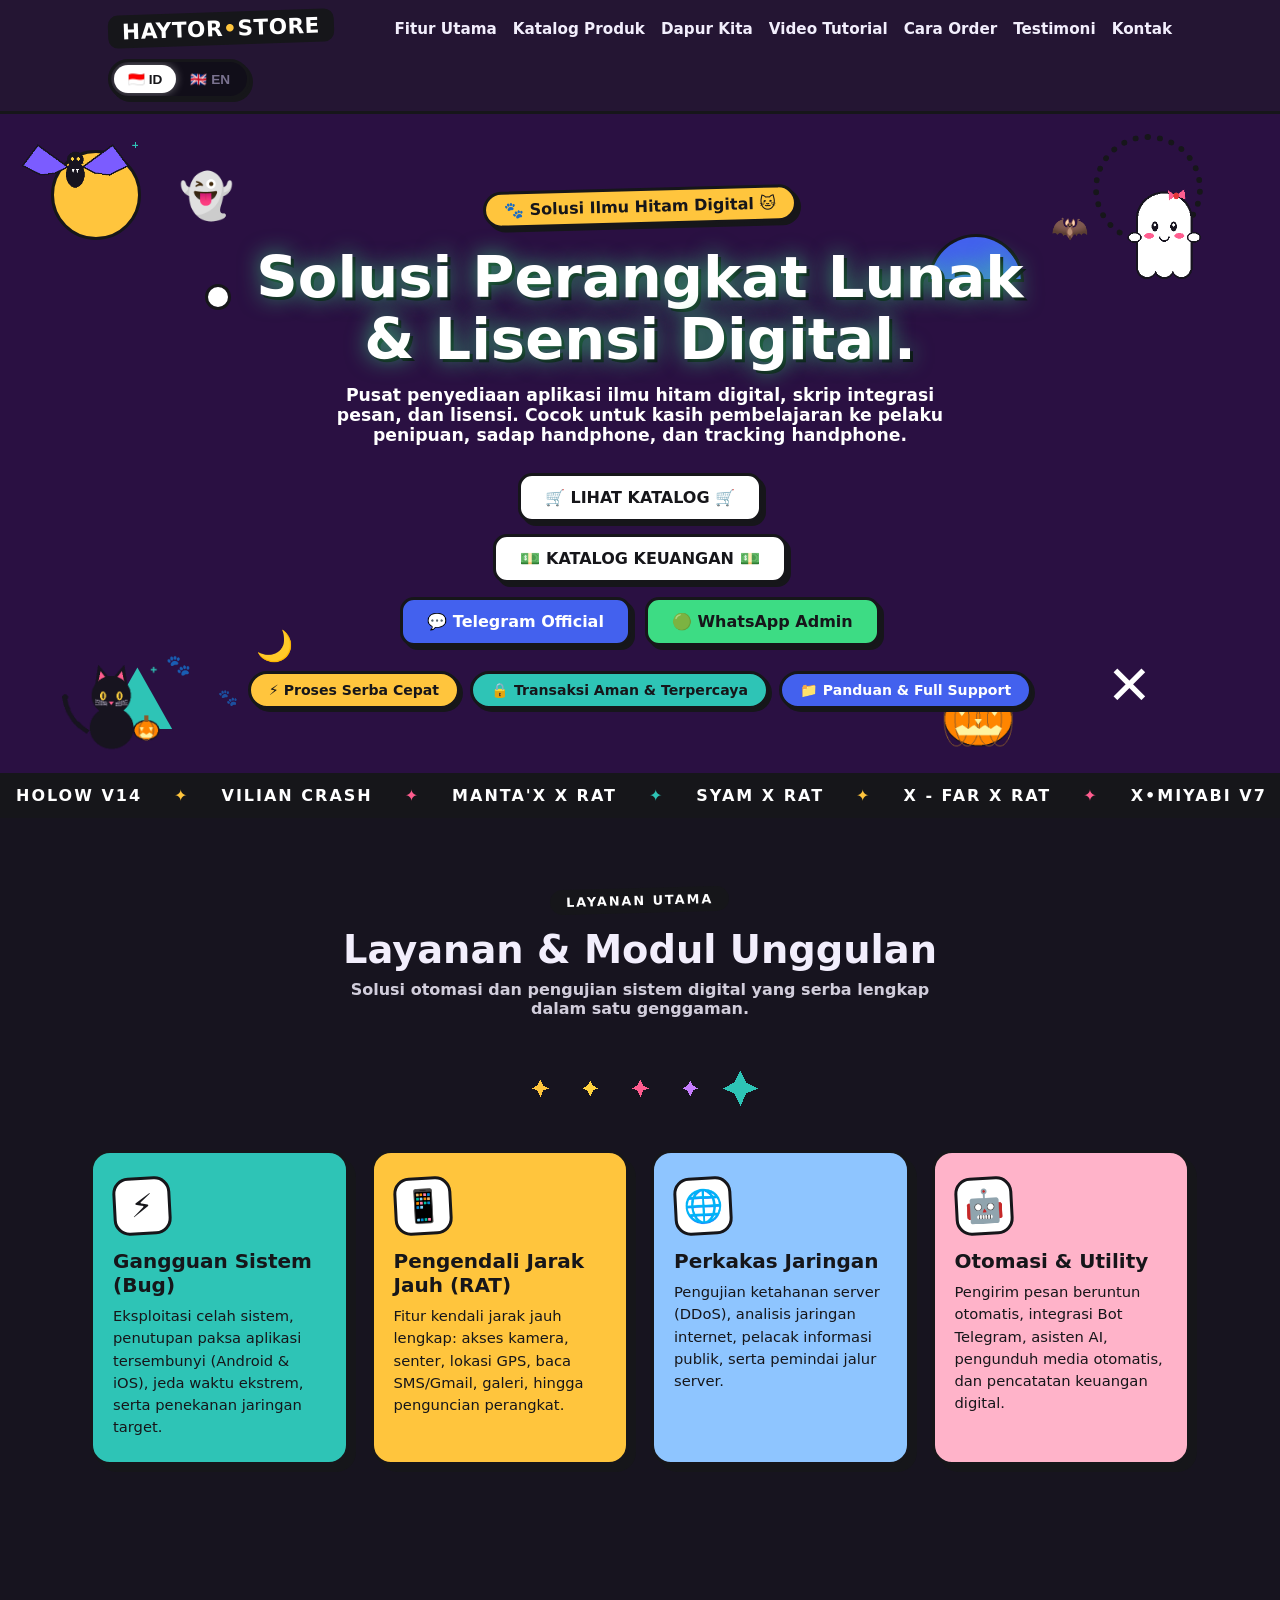
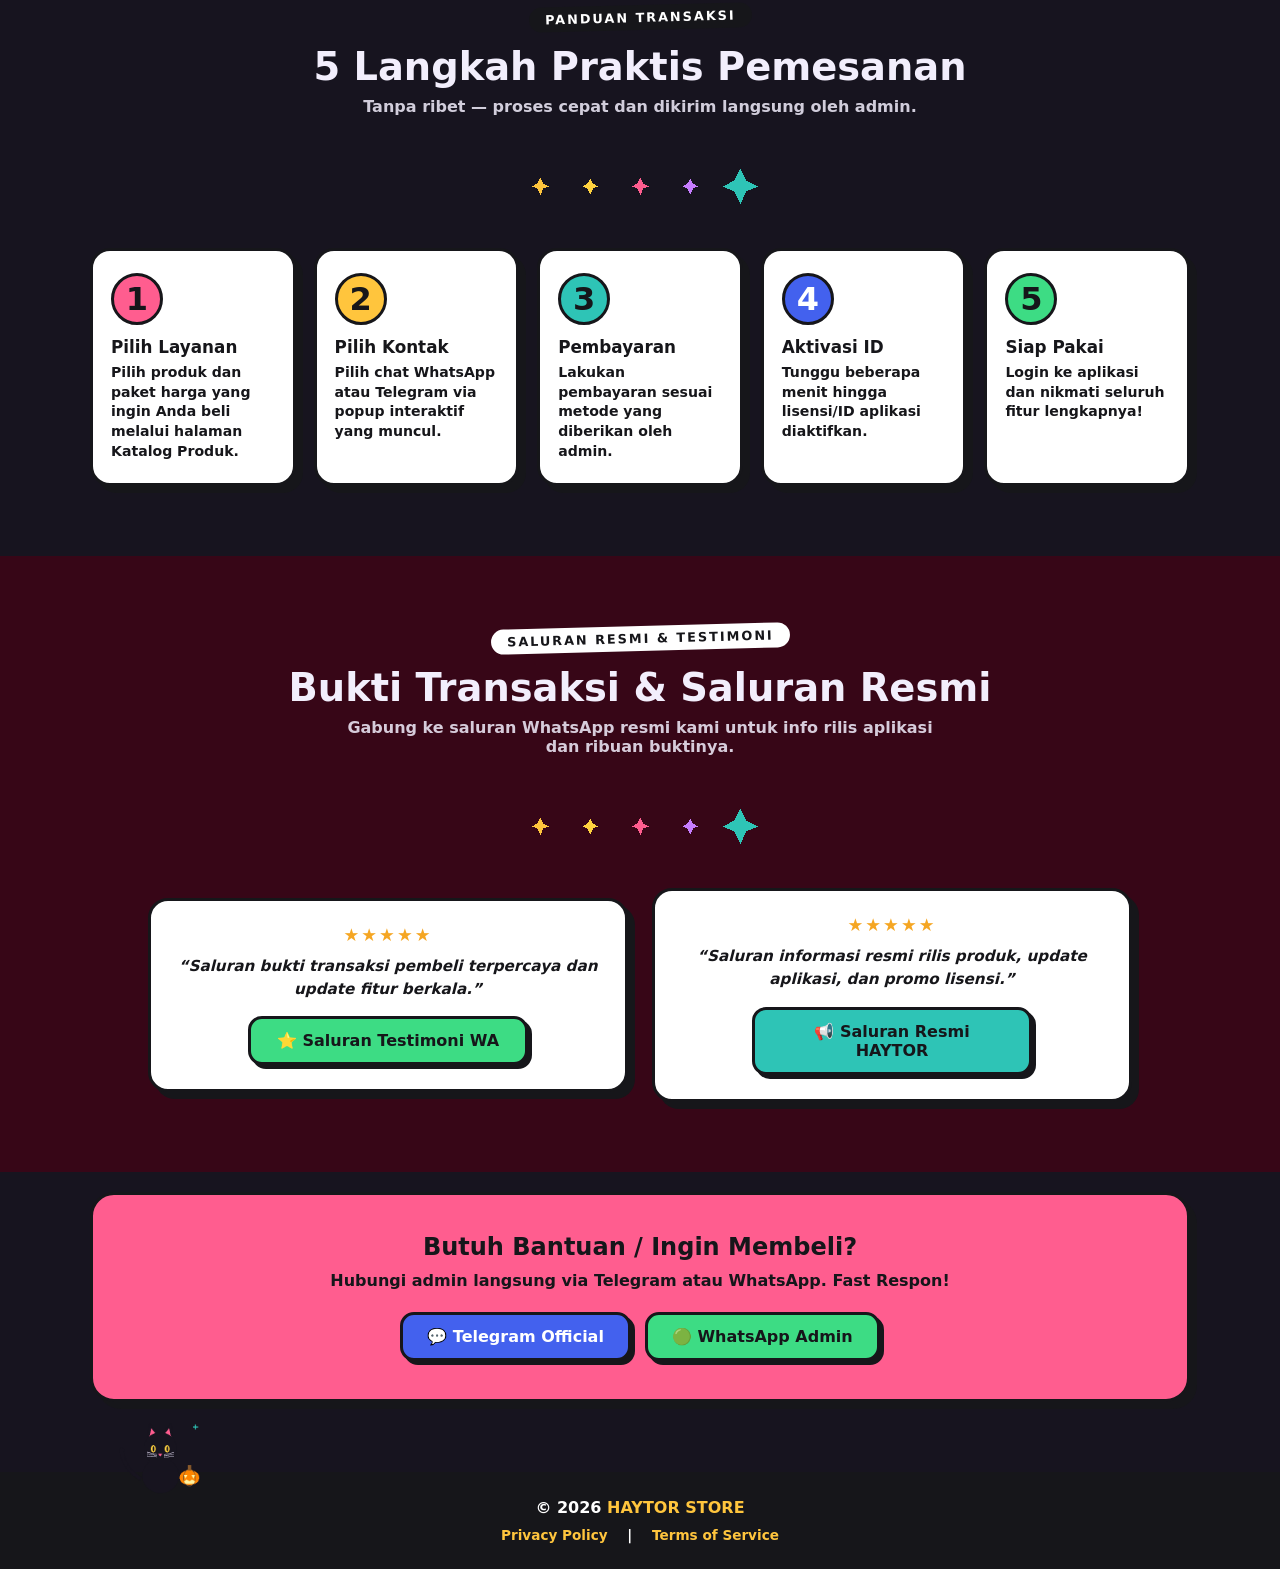
==== index.html @ 73cbd0df "Add files via upload" ====
<!DOCTYPE html>
<html lang="id">
<head>
<meta charset="UTF-8">
<meta name="viewport" content="width=device-width, initial-scale=1.0">

<!-- Primary Meta Tags -->
<title data-i18n="meta_title">HAYTOR STORE — Solusi Perangkat Lunak &amp; Lisensi Digital</title>
<meta name="title" content="HAYTOR STORE — Solusi Perangkat Lunak &amp; Lisensi Digital">
<meta name="description" content="Pusat penyediaan aplikasi, skrip integrasi pesan, dan lisensi digital terpercaya. Proses cepat, aman, dan full support.">

<!-- FAVICON -->
<link rel="icon" type="image/png" href="assets/favicon.png">
<link rel="stylesheet" href="css/style.css">

<!-- Google tag (gtag.js) - Google Analytics -->
<script async src="https://www.googletagmanager.com/gtag/js?id=G-4QDCD0KLJ8"></script>
<script>
  window.dataLayer = window.dataLayer || [];
  function gtag(){dataLayer.push(arguments);}
  gtag('js', new Date());

  gtag('config', 'G-4QDCD0KLJ8');
</script>

</head>
<body>

<header>
  <div class="nav">
    <div class="logo" onclick="window.location.href='/'">HAYTOR<span>•</span>STORE</div>
    <nav>
      <a href="/#layanan" data-i18n="nav_services">Fitur Utama</a>
      <a href="Katalog/" data-i18n="nav_packages">Katalog Produk</a>
      <a href="Dapur-Kita/" data-i18n="nav_dapur_kita">Dapur Kita</a>
      <a href="Tutorial/" data-i18n="nav_video">Video Tutorial</a>
      <a href="/#order" data-i18n="nav_order">Cara Order</a>
      <a href="/#testimoni" data-i18n="nav_testi">Testimoni</a>
      <a href="/#kontak" data-i18n="nav_contact">Kontak</a>
    </nav>
    <div class="lang-toggle">
      <button id="btn-id" class="active" onclick="setLang('id')">🇮🇩 ID</button>
      <button id="btn-en" onclick="setLang('en')">🇬🇧 EN</button>
    </div>
  </div>
</header>

<div class="hero">
  <img class="hero-gif bat-fly" src="assets/bat.gif" alt="">
  <img class="hero-gif anim-drift" src="assets/ghost.gif" alt="" style="width:104px;top:64px;right:5%">
  <div class="shape s-circle anim-float" style="width:90px;height:90px;background:var(--yellow);top:36px;left:4%"></div>
  <div class="shape s-ring anim-spin" style="width:110px;height:110px;top:20px;right:6%"></div>
  <div class="shape s-tri anim-drift" style="width:70px;height:62px;background:var(--teal);bottom:44px;left:8%"></div>
  <div class="shape s-cross anim-float" style="font-size:54px;color:#fff;bottom:60px;right:10%">✕</div>
  <div class="shape s-half anim-drift" style="width:96px;height:48px;background:var(--blue);top:120px;right:20%"></div>
  <div class="shape s-circle anim-spin" style="width:26px;height:26px;background:#fff;top:170px;left:16%"></div>
  <div class="shape anim-float" style="font-size:44px;top:56px;left:14%">👻</div>
  <div class="shape anim-drift" style="font-size:30px;top:96px;right:15%">🦇</div>
  <img class="hero-gif anim-float" src="assets/pumpkin.gif" alt="" style="width:92px;bottom:20px;right:20%">
  <div class="shape anim-drift" style="font-size:30px;bottom:110px;left:20%">🌙</div>
  <img class="hero-gif anim-float cat-hero" src="assets/cat.gif" alt="">
  <div class="shape anim-drift" style="font-size:20px;bottom:96px;left:13%;opacity:.85">🐾</div>
  <div class="shape anim-float" style="font-size:16px;bottom:66px;left:17%;opacity:.7">🐾</div>

  <div class="hero-inner">
    <span class="badge" style="background: var(--yellow); color: var(--ink);" data-i18n="hero_badge">🐾 Solusi Ilmu Hitam Digital 🐱</span>
    <h1 data-i18n="hero_title">Solusi Perangkat Lunak &amp; Lisensi Digital.</h1>
    <p data-i18n="hero_desc">Pusat penyediaan aplikasi ilmu hitam digital, skrip integrasi pesan, dan lisensi. Cocok untuk kasih pembelajaran ke pelaku penipuan, sadap handphone, dan tracking handphone.</p>
    
    <div class="hero-cta-pyramid">
      <div class="cta-row-top" style="flex-direction: column; gap: 12px; align-items: center;">
        <a class="btn btn-ghost btn-catalog-pyramid" href="Katalog/" data-i18n="cta_packages">🛒 LIHAT KATALOG 🛒</a>
        <a class="btn btn-ghost btn-catalog-pyramid" href="Dapur-Kita/" data-i18n="cta_finance">💵 KATALOG KEUANGAN 💵</a>
      </div>
      <div class="cta-row-bottom">
        <a class="btn btn-tg" href="https://t.me/cacihama" target="_blank" rel="noopener" data-i18n="cta_telegram">💬 Telegram Official</a>
        <a class="btn btn-wa" href="https://wa.me/6285770059860" target="_blank" rel="noopener" data-i18n="cta_wa">🟢 WhatsApp Admin</a>
      </div>
    </div>

    <div class="chips flex-center">
      <span class="chip chip-yellow" data-i18n="chip1">⚡ Proses Serba Cepat</span>
      <span class="chip chip-teal" data-i18n="chip2">🔒 Transaksi Aman &amp; Terpercaya</span>
      <span class="chip chip-blue" data-i18n="chip3">📁 Panduan &amp; Full Support</span>
    </div>
  </div>
</div>

<div class="marquee" aria-hidden="true"><div class="marquee-track" id="marquee-track">
  <span>HOLOW V14</span><span class="y">✦</span><span>VILIAN CRASH</span><span class="p">✦</span><span>MANTA'X X RAT</span><span class="t">✦</span><span>SYAM X RAT</span><span class="y">✦</span><span>X - FAR X RAT</span><span class="p">✦</span><span>X•MIYABI V7</span><span class="t">✦</span><span>OXVA BUG X RAT</span><span class="y">✦</span><span>RED BULL</span><span class="p">✦</span><span>NEXSUS</span><span class="t">✦</span><span>BUMBLE BIE</span><span class="y">✦</span><span>VIPER</span><span class="p">✦</span><span>DAPUR KITA KASIR UMKM</span><span class="t">✦</span>
</div></div>

<!-- SECTION LAYANAN / FITUR UTAMA -->
<section id="layanan">
  <div class="wrap">
    <span class="sec-head-badge" data-i18n="services_badge">LAYANAN UTAMA</span>
    <h2 class="sec-title" data-i18n="services_title">Layanan &amp; Modul Unggulan</h2>
    <p class="sec-sub" data-i18n="services_sub">Solusi otomasi dan pengujian sistem digital yang serba lengkap dalam satu genggaman.</p>
    <img class="divider" src="assets/sparkle.gif" alt="">
    <div class="grid">
      <div class="card c-teal">
        <div class="ico">⚡</div>
        <h3 data-i18n="svc1_title">Gangguan Sistem (Bug)</h3>
        <p data-i18n="svc1_desc">Eksploitasi celah sistem, penutupan paksa aplikasi tersembunyi (Android &amp; iOS), jeda waktu ekstrem, serta penekanan jaringan target.</p>
      </div>
      <div class="card c-yellow">
        <div class="ico">📱</div>
        <h3 data-i18n="svc2_title">Pengendali Jarak Jauh (RAT)</h3>
        <p data-i18n="svc2_desc">Fitur kendali jarak jauh lengkap: akses kamera, senter, lokasi GPS, baca SMS/Gmail, galeri, hingga penguncian perangkat.</p>
      </div>
      <div class="card c-blue">
        <div class="ico">🌐</div>
        <h3 data-i18n="svc3_title">Perkakas Jaringan</h3>
        <p data-i18n="svc3_desc">Pengujian ketahanan server (DDoS), analisis jaringan internet, pelacak informasi publik, serta pemindai jalur server.</p>
      </div>
      <div class="card c-pink">
        <div class="ico">🤖</div>
        <h3 data-i18n="svc4_title">Otomasi &amp; Utility</h3>
        <p data-i18n="svc4_desc">Pengirim pesan beruntun otomatis, integrasi Bot Telegram, asisten AI, pengunduh media otomatis, dan pencatatan keuangan digital.</p>
      </div>
    </div>
  </div>
</section>

<!-- SECTION CARA ORDER -->
<section id="order">
  <div class="wrap">
    <span class="sec-head-badge" data-i18n="order_badge">PANDUAN TRANSAKSI</span>
    <h2 class="sec-title" data-i18n="order_title">5 Langkah Praktis Pemesanan</h2>
    <p class="sec-sub" data-i18n="order_sub">Tanpa ribet — proses cepat dan dikirim langsung oleh admin.</p>
    <img class="divider" src="assets/sparkle.gif" alt="">
    <div class="steps">
      <div class="step">
        <div class="num" style="background:var(--pink)">1</div>
        <h3 data-i18n="step1_title">Pilih Layanan</h3>
        <p data-i18n="step1_desc">Pilih produk dan paket harga yang ingin Anda beli melalui halaman Katalog Produk.</p>
      </div>
      <div class="step">
        <div class="num" style="background:var(--yellow)">2</div>
        <h3 data-i18n="step2_title">Pilih Kontak</h3>
        <p data-i18n="step2_desc">Pilih chat WhatsApp atau Telegram via popup interaktif yang muncul.</p>
      </div>
      <div class="step">
        <div class="num" style="background:var(--teal)">3</div>
        <h3 data-i18n="step3_title">Pembayaran</h3>
        <p data-i18n="step3_desc">Lakukan pembayaran sesuai metode yang diberikan oleh admin.</p>
      </div>
      <div class="step">
        <div class="num" style="background:var(--blue); color:#fff">4</div>
        <h3 data-i18n="step4_title">Aktivasi ID</h3>
        <p data-i18n="step4_desc">Tunggu beberapa menit hingga lisensi/ID aplikasi diaktifkan.</p>
      </div>
      <div class="step">
        <div class="num" style="background:var(--green)">5</div>
        <h3 data-i18n="step5_title">Siap Pakai</h3>
        <p data-i18n="step5_desc">Login ke aplikasi dan nikmati seluruh fitur lengkapnya!</p>
      </div>
    </div>
  </div>
</section>

<!-- SECTION TESTIMONI & SALURAN RESMI -->
<section id="testimoni">
  <div class="wrap">
    <span class="sec-head-badge" style="background:#fff;color:var(--ink)" data-i18n="testi_badge">SALURAN RESMI &amp; TESTIMONI</span>
    <h2 class="sec-title" data-i18n="testi_title">Bukti Transaksi &amp; Saluran Resmi</h2>
    <p class="sec-sub" data-i18n="testi_sub">Gabung ke saluran WhatsApp resmi kami untuk info rilis aplikasi dan ribuan buktinya.</p>
    <img class="divider" src="assets/sparkle.gif" alt="">
    
    <div class="grid grid-center">
      <div class="card testi card-center">
        <div class="stars">★★★★★</div>
        <p data-i18n="testi1_quote">“Saluran bukti transaksi pembeli terpercaya dan update fitur berkala.”</p>
        <a class="btn btn-wa center-btn" href="https://whatsapp.com/channel/0029Vb8GPz5GehEIelnEsg3b" target="_blank" rel="noopener" data-i18n="btn_testi1">⭐ Saluran Testimoni WA</a>
      </div>
      <div class="card testi card-center">
        <div class="stars">★★★★★</div>
        <p data-i18n="testi2_quote">“Saluran informasi resmi rilis produk, update aplikasi, dan promo lisensi.”</p>
        <a class="btn btn-wa center-btn" style="background:var(--teal)" href="https://whatsapp.com/channel/0029VbCRTkuJ93wXdEgvm71g" target="_blank" rel="noopener" data-i18n="btn_testi2">📢 Saluran Resmi HAYTOR</a>
      </div>
    </div>
  </div>
</section>

<!-- SECTION KONTAK -->
<section id="kontak" style="padding-top:20px">
  <div class="wrap">
    <div class="big-cta" style="background:var(--pink);position:relative">
      <h3 data-i18n="contact_title">Butuh Bantuan / Ingin Membeli?</h3>
      <p data-i18n="contact_desc">Hubungi admin langsung via Telegram atau WhatsApp. Fast Respon!</p>
      <div class="cta-row">
        <a class="btn btn-tg" href="https://t.me/cacihama" target="_blank" rel="noopener" data-i18n="cta_telegram">💬 Telegram Official</a>
        <a class="btn btn-wa" href="https://wa.me/6285770059860" target="_blank" rel="noopener" data-i18n="cta_wa">🟢 WhatsApp Admin</a>
      </div>
    </div>
  </div>
</section>

<footer>
  <div class="footer-wrap">
    <img class="cat-footer" src="assets/cat.gif" alt="Cat Mascot">
    <p>© 2026 <span class="fname">HAYTOR STORE</span></p>
    <p style="margin-top: 10px; font-size: 0.85rem;">
      <a href="/Privacy/" style="color: var(--yellow); text-decoration: none; margin-right: 15px;" data-i18n="footer_privacy">Privacy Policy</a> | 
      <a href="/Terms/" style="color: var(--yellow); text-decoration: none; margin-left: 15px;" data-i18n="footer_terms">Terms of Service</a>
    </p>
  </div>
</footer>

<script src="js/main.js"></script>
</body>
</html>
---- css/style.css ----
:root{
  --ink:#16161a; 
  --paper:#17141f;
  --pink:#ff5d8f; 
  --yellow:#ffc53d; 
  --teal:#2ec4b6; 
  --blue:#4361ee; 
  --purple:#7b5cff; 
  --green:#3ddc84;
  --border:3px solid var(--ink); 
  --shadow:7px 7px 0 var(--ink);
}

*{margin:0;padding:0;box-sizing:border-box}
html{scroll-behavior:smooth}
body{font-family:'Segoe UI',system-ui,-apple-system,sans-serif;background:var(--paper);color:#f2eefc;overflow-x:hidden}
::selection{background:var(--yellow)}

.shape{position:absolute;pointer-events:none;z-index:0}
.s-circle{border-radius:50%;border:var(--border)}
.s-half{border-radius:999px 999px 0 0;border:var(--border)}
.s-tri{clip-path:polygon(50% 0,100% 100%,0 100%)}
.s-cross{font-weight:900;line-height:1}
.s-ring{border-radius:50%;border:6px dotted var(--ink);background:transparent!important}

@keyframes floaty{0%,100%{transform:translateY(0) rotate(0deg)}50%{transform:translateY(-18px) rotate(8deg)}}
@keyframes spinSlow{from{transform:rotate(0deg)}to{transform:rotate(360deg)}}
@keyframes drift{0%{transform:translate(0,0)}50%{transform:translate(14px,-10px)}100%{transform:translate(0,0)}}

.anim-float{animation:floaty 5s ease-in-out infinite}
.anim-spin{animation:spinSlow 14s linear infinite}
.anim-drift{animation:drift 7s ease-in-out infinite}

header{position:sticky;top:0;z-index:50;background:#241533;border-bottom:var(--border)}
.nav{max-width:1100px;margin:0 auto;display:flex;align-items:center;gap:14px;padding:12px 18px;flex-wrap:wrap}
.logo{font-weight:900;font-size:1.35rem;letter-spacing:.5px;background:var(--ink);color:#fff;padding:4px 14px;border-radius:10px;transform:rotate(-2deg);cursor:pointer;user-select:none;}
.logo span{color:var(--yellow)}
.nav nav{display:flex;gap:16px;margin-left:auto;flex-wrap:wrap}
.nav nav a{color:#f2eefc;text-decoration:none;font-weight:700;font-size:.95rem}
.nav nav a:hover{text-decoration:underline wavy var(--pink) 2px;text-underline-offset:4px}

/* KOTAK TOMBOL BAHASA (LANG TOGGLE) */
.lang-toggle {
  display: flex;
  border: var(--border);
  border-radius: 999px;
  overflow: hidden;
  background: #110e19;
  box-shadow: 3px 3px 0 var(--ink);
  padding: 3px;
  align-items: center;
}

.lang-toggle button {
  border: 0;
  background: transparent;
  padding: 6px 14px;
  font-weight: 900;
  cursor: pointer;
  font-size: 0.85rem;
  color: #7a728f; /* Gelap / pudar saat tidak aktif */
  transition: all 0.2s ease-in-out;
  border-radius: 999px;
  display: inline-flex;
  align-items: center;
  gap: 6px;
}

.lang-toggle button.active {
  background: #fff; /* Menyala putih terang saat aktif */
  color: #16161a;   /* Teks gelap kontras */
  box-shadow: 0 0 10px rgba(255, 255, 255, 0.4);
}

.flag-icon {
  width: 18px;
  height: 13px;
  object-fit: cover;
  border-radius: 2px;
  border: 1px solid rgba(0,0,0,0.2);
  display: inline-block;
}

.hero{position:relative;background:#2a1042;border-bottom:var(--border);overflow:hidden;color:#fff}
.hero-inner{position:relative;z-index:2;max-width:1100px;margin:0 auto;padding:74px 18px 64px;text-align:center}
.badge{display:inline-block;border:var(--border);border-radius:999px;padding:6px 18px;font-weight:900;box-shadow:4px 4px 0 var(--ink);transform:rotate(-1.5deg)}
.hero h1{font-size:clamp(2rem,6vw,3.6rem);font-weight:900;line-height:1.08;margin:22px auto 14px;max-width:820px;text-shadow:0 0 22px rgba(61,220,132,.75),3px 3px 0 #0b0b10}
.hero p{font-size:1.08rem;max-width:640px;margin:0 auto 28px;font-weight:600}

.hero-cta-pyramid {
  display: flex;
  flex-direction: column;
  align-items: center;
  gap: 14px;
  margin-bottom: 25px;
}

.cta-row-top {
  display: flex;
  justify-content: center;
  width: 100%;
}

.cta-row-bottom {
  display: flex;
  justify-content: center;
  gap: 14px;
  flex-wrap: wrap;
  width: 100%;
}

.btn-catalog-pyramid {
  display: inline-block;
  text-align: center;
}

.cta-row{display:flex;gap:14px;justify-content:center;flex-wrap:wrap}
.btn{display:inline-block;border:var(--border);border-radius:14px;padding:12px 24px;font-weight:900;text-decoration:none;color:var(--ink);box-shadow:4px 4px 0 var(--ink);transition:transform .12s,box-shadow .12s;cursor:pointer;}
.btn:hover{transform:translate(2px,2px);box-shadow:2px 2px 0 var(--ink)}
.btn-tg{background:var(--blue);color:#fff}
.btn-wa{background:var(--green);color:var(--ink)}
.btn-ghost{background:#fff;color:var(--ink)}

.flex-center{display:flex;justify-content:center;align-items:center;gap:10px;flex-wrap:wrap;margin-top:25px;}
.chip{border:var(--border);padding:8px 18px;border-radius:999px;font-weight:900;box-shadow:3px 3px 0 var(--ink);font-size:0.88rem;}
.chip-yellow{background:var(--yellow);color:var(--ink);}
.chip-teal{background:var(--teal);color:var(--ink);}
.chip-blue{background:var(--blue);color:#fff;}

.marquee{background:var(--ink);color:#fff;overflow:hidden;border-bottom:var(--border);white-space:nowrap}
.marquee-track{display:inline-block;padding:10px 0;font-weight:900;letter-spacing:2px;animation:marq 22s linear infinite}
@keyframes marq{from{transform:translateX(0)}to{transform:translateX(-50%)}}
.marquee-track span{margin:0 16px}
.marquee-track .y{color:var(--yellow)} .marquee-track .p{color:var(--pink)} .marquee-track .t{color:var(--teal)}

section{position:relative;padding:70px 18px;overflow:hidden}
.wrap{position:relative;z-index:2;max-width:1100px;margin:0 auto}
.sec-title{font-size:clamp(1.6rem,4vw,2.4rem);font-weight:900;text-align:center;margin-bottom:8px}
.sec-sub{text-align:center;font-weight:600;opacity:.85;max-width:620px;margin:0 auto 38px}
.sec-head-badge{display:block;width:max-content;margin:0 auto 14px;background:var(--ink);color:#fff;font-weight:800;font-size:.8rem;letter-spacing:2px;padding:5px 16px;border-radius:999px;transform:rotate(-1.5deg)}

.grid{display:grid;grid-template-columns:repeat(auto-fit,minmax(230px,1fr));gap:22px}
.catalog-grid{grid-template-columns:repeat(auto-fit,minmax(310px,1fr));}

.card{border:var(--border);border-radius:20px;padding:24px 20px;box-shadow:var(--shadow);position:relative;color:var(--ink);transition:transform .15s;background:#fff;}
.card:hover{transform:rotate(-1deg) scale(1.01)}
.card .ico{font-size:2rem;background:#fff;border:var(--border);width:58px;height:58px;border-radius:16px;display:flex;align-items:center;justify-content:center;margin-bottom:14px;transform:rotate(-3deg)}
.card h3{font-size:1.25rem;font-weight:900;margin-bottom:8px}
.card p{font-size:.92rem;line-height:1.5;font-weight:500}
.c-teal{background:var(--teal)} .c-yellow{background:var(--yellow)} .c-blue{background:#8ec5ff} .c-pink{background:#ffb3c9}

#paket,#dapur-kita{background:var(--purple)}
#paket .sec-title,#paket .sec-sub,#dapur-kita .sec-title,#dapur-kita .sec-sub{color:#fff}
.price-card{background:#fff;text-align:left;display:flex;flex-direction:column;justify-content:space-between;}
.price-card.popular{background:var(--yellow);transform:scale(1.02)}
.pop-tag{position:absolute;top:-16px;right:16px;background:var(--pink);color:#fff;border:var(--border);border-radius:999px;padding:3px 14px;font-weight:900;font-size:.8rem;transform:rotate(3deg)}
.price-badge-tag{display:inline-block;background:var(--pink);color:#fff;font-size:0.75rem;font-weight:800;padding:4px 10px;border-radius:8px;border:2px solid var(--ink);margin-bottom:10px;}

.prod-desc{font-size:0.88rem;color:#16161a;margin-bottom:14px;font-weight:600;}

.package-list{display:flex;flex-direction:column;gap:8px;margin-bottom:14px;}
.pkg-btn{display:flex;justify-content:space-between;align-items:center;background:#17141f;color:#fff;padding:8px 12px;border-radius:12px;border:2px solid var(--ink);text-decoration:none;font-size:0.85rem;font-weight:700;transition:all 0.15s ease-in-out;}
.pkg-btn:hover{background:var(--pink);color:#fff;transform:translateX(4px);box-shadow:3px 3px 0 var(--ink);}
.price-highlight{color:var(--yellow);font-weight:900;}
.pkg-btn:hover .price-highlight{color:#fff;}

.detail-box{background:#0b0716;color:#f2eefc;padding:10px;border-radius:12px;border:2px solid var(--ink);font-size:0.8rem;margin-bottom:14px;}
.detail-box summary{cursor:pointer;font-weight:800;color:var(--yellow);}
.detail-content{margin-top:8px;line-height:1.4;opacity:0.9;}
.detail-content p{margin-bottom:6px;}

.full-btn{width:100%;text-align:center;margin-top:auto;}

.video-grid{grid-template-columns:repeat(auto-fit,minmax(300px,1fr));}
.video-card{background:#17141f;border:var(--border);border-radius:20px;padding:16px;color:#fff;}
.vid-title{font-weight:900;font-size:0.95rem;margin-bottom:10px;color:var(--yellow);}
.vid-box{width:100%;height:180px;object-fit:cover;border-radius:12px;border:2px solid var(--ink);background:#000;}

.steps{display:grid;grid-template-columns:repeat(auto-fit,minmax(200px,1fr));gap:18px}
.step{background:#fff;border:var(--border);border-radius:20px;padding:22px 18px;box-shadow:var(--shadow); color: var(--ink);}
.step .num{font-size:2rem;font-weight:900;width:52px;height:52px;border-radius:50%;border:var(--border);display:flex;align-items:center;justify-content:center;margin-bottom:12px}
.step h3{font-weight:900;margin-bottom:6px;font-size:1.05rem;}
.step p{font-weight:600;line-height:1.4;font-size:.88rem}

#testimoni{background:#370617}
.grid-center{display:flex;justify-content:center;align-items:center;gap:24px;flex-wrap:wrap;}
.card-center{max-width:480px;width:100%;text-align:center;display:flex;flex-direction:column;align-items:center;}
.testi{background:#fff}
.testi .stars{color:#f5a623;font-size:1.1rem;letter-spacing:2px;margin-bottom:10px}
.testi p{font-style:italic;font-weight:600;font-size:0.95rem;}
.center-btn{margin-top:16px;width:100%;max-width:280px;text-align:center;}

.big-cta{background:var(--yellow);border:var(--border);border-radius:24px;box-shadow:var(--shadow);padding:38px 28px;text-align:center; color: var(--ink);}
.big-cta h3{font-size:1.5rem;font-weight:900;margin-bottom:10px}
.big-cta p{font-weight:600;margin-bottom:22px}

footer{background:var(--ink);color:#fff;text-align:center;padding:26px 18px;font-weight:600;position:relative;z-index:10;}
.footer-wrap{max-width:1100px;margin:0 auto;position:relative;}
.cat-footer{position:absolute;top:-85px;left:20px;width:100px;z-index:20;pointer-events:none;}
footer .fname{font-weight:900;color:var(--yellow)}

img.divider{display:block;margin:0 auto 30px;width:min(300px,70%);height:auto}
.hero-gif{position:absolute;z-index:1;pointer-events:none}
.cat-hero{width:120px;bottom:10px;left:4%;z-index:5!important;}
.card-cat{position:absolute;top:-46px;left:8px;width:76px;z-index:3;pointer-events:none}

@keyframes flyX{0%{transform:translateX(-22vw) translateY(0)}25%{transform:translateX(20vw) translateY(14px)}50%{transform:translateX(55vw) translateY(-8px)}75%{transform:translateX(85vw) translateY(12px)}100%{transform:translateX(115vw) translateY(0)}}
.bat-fly{animation:flyX 17s linear infinite;top:14px;left:0;width:150px}

.modal-overlay{position:fixed;top:0;left:0;width:100%;height:100%;background:rgba(11,7,22,0.8);z-index:100;display:flex;align-items:center;justify-content:center;padding:16px;}
.modal-card{background:#fff;color:var(--ink);border:var(--border);border-radius:20px;padding:30px 24px;max-width:400px;width:100%;box-shadow:10px 10px 0 var(--ink);position:relative;text-align:center;animation:modalPop .2s ease-in-out;}
@keyframes modalPop{0%{transform:scale(0.8);opacity:0}100%{transform:scale(1);opacity:1}}
.modal-close{position:absolute;top:10px;right:14px;background:none;border:none;font-size:1.8rem;font-weight:900;cursor:pointer;color:var(--ink);}
.modal-icon{font-size:2.5rem;margin-bottom:10px;}
.modal-card h3{font-size:1.4rem;font-weight:900;margin-bottom:8px;}
.modal-btn-row{display:flex;gap:12px;margin-top:20px;}
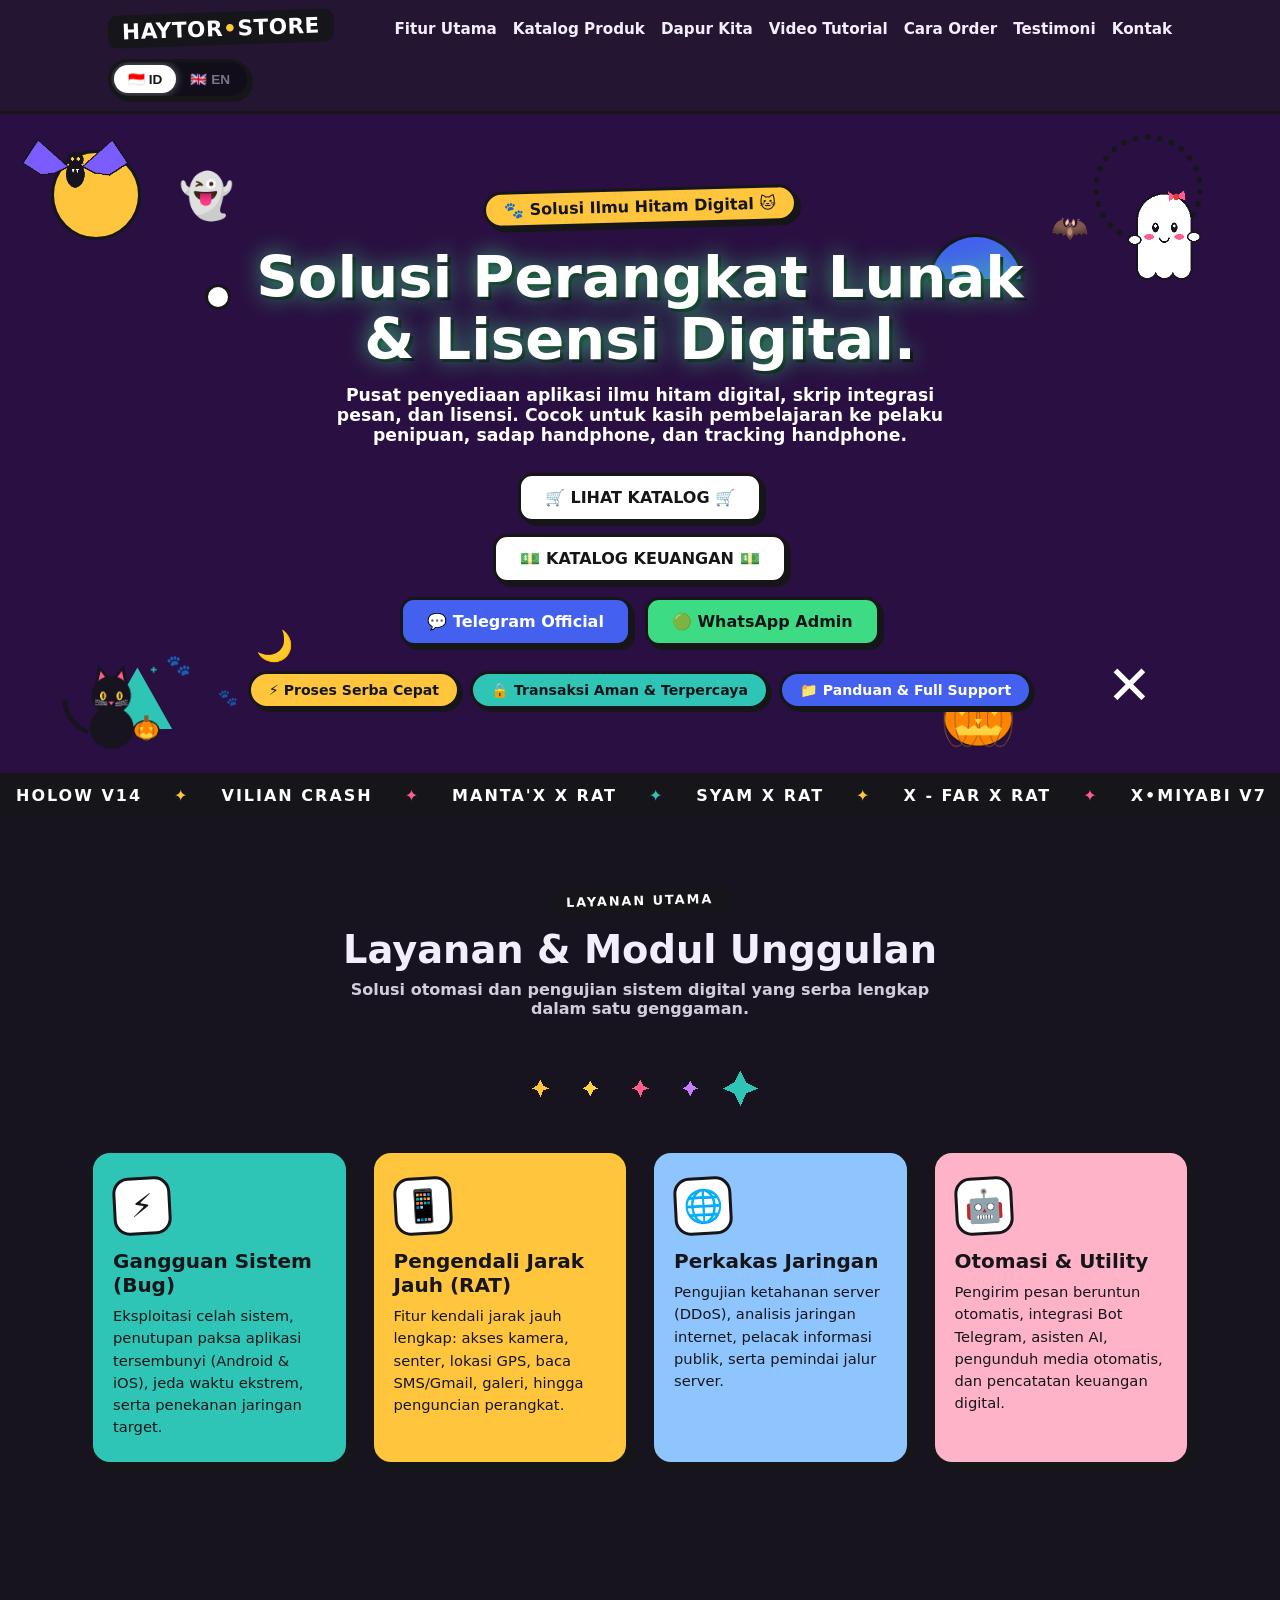
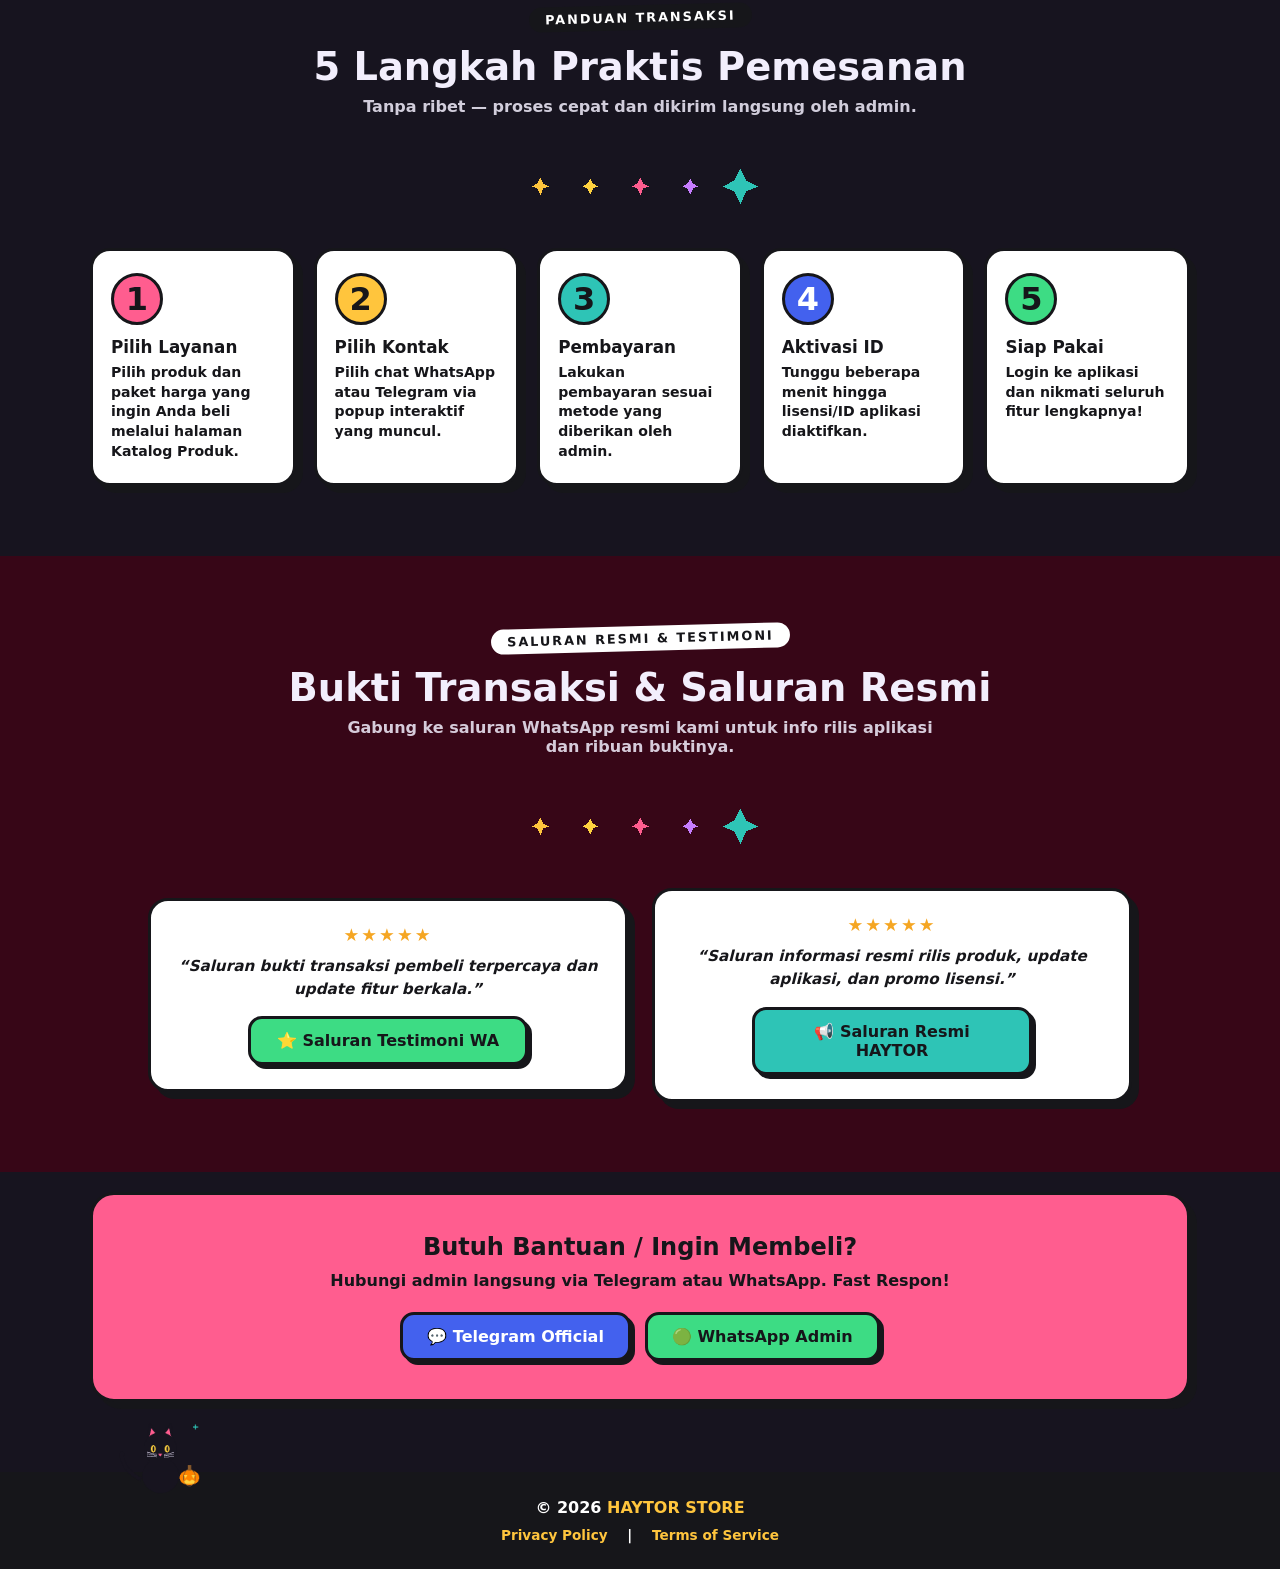
==== commit a1d8f33b: "Add files via upload" ====
--- a/index.html
+++ b/index.html
@@ -22,6 +22,12 @@
 
   gtag('config', 'G-4QDCD0KLJ8');
 </script>
+
+<!-- ========================================== -->
+<!-- TARUH KODE ADSENSE DI SINI (DI DALAM HEAD) -->
+<!-- ========================================== -->
+<script async src="https://pagead2.googlesyndication.com/pagead/js/adsbygoogle.js?client=ca-pub-9049742865771169"
+     crossorigin="anonymous"></script>
 
 </head>
 <body>
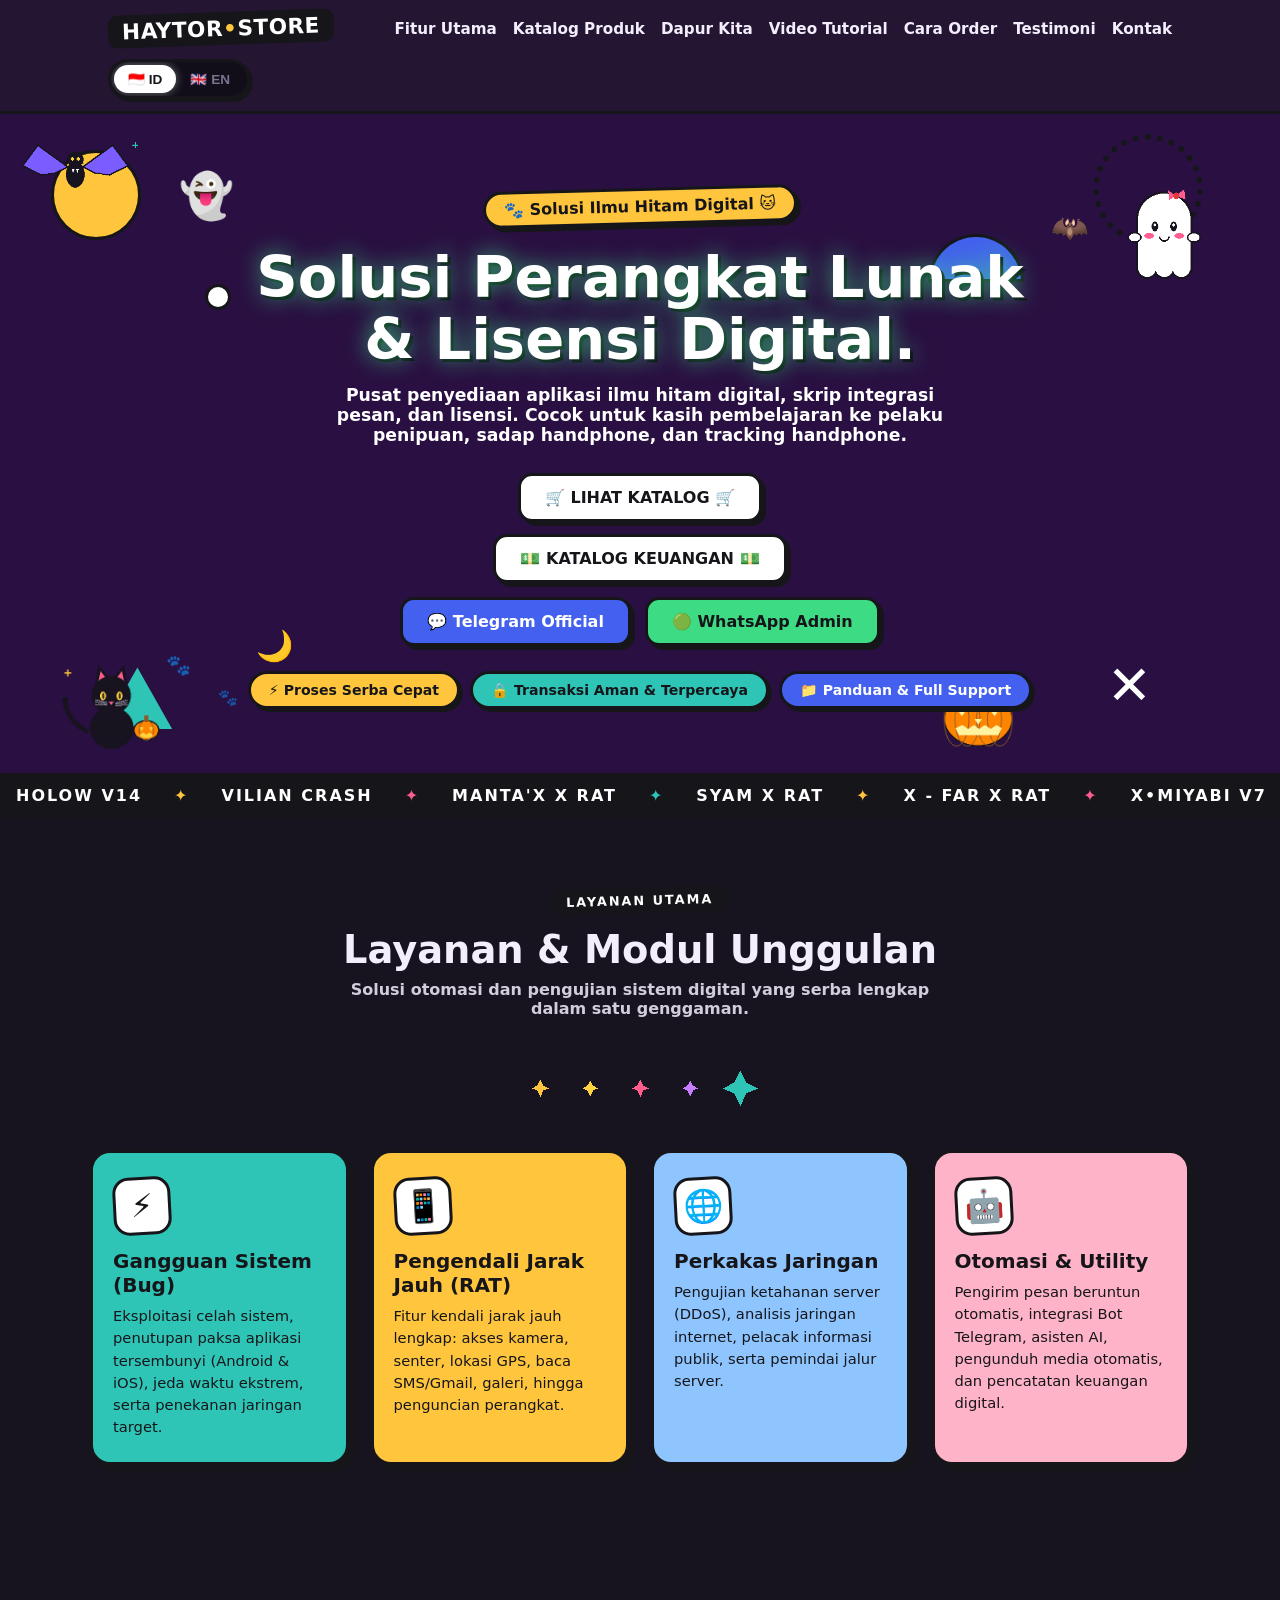
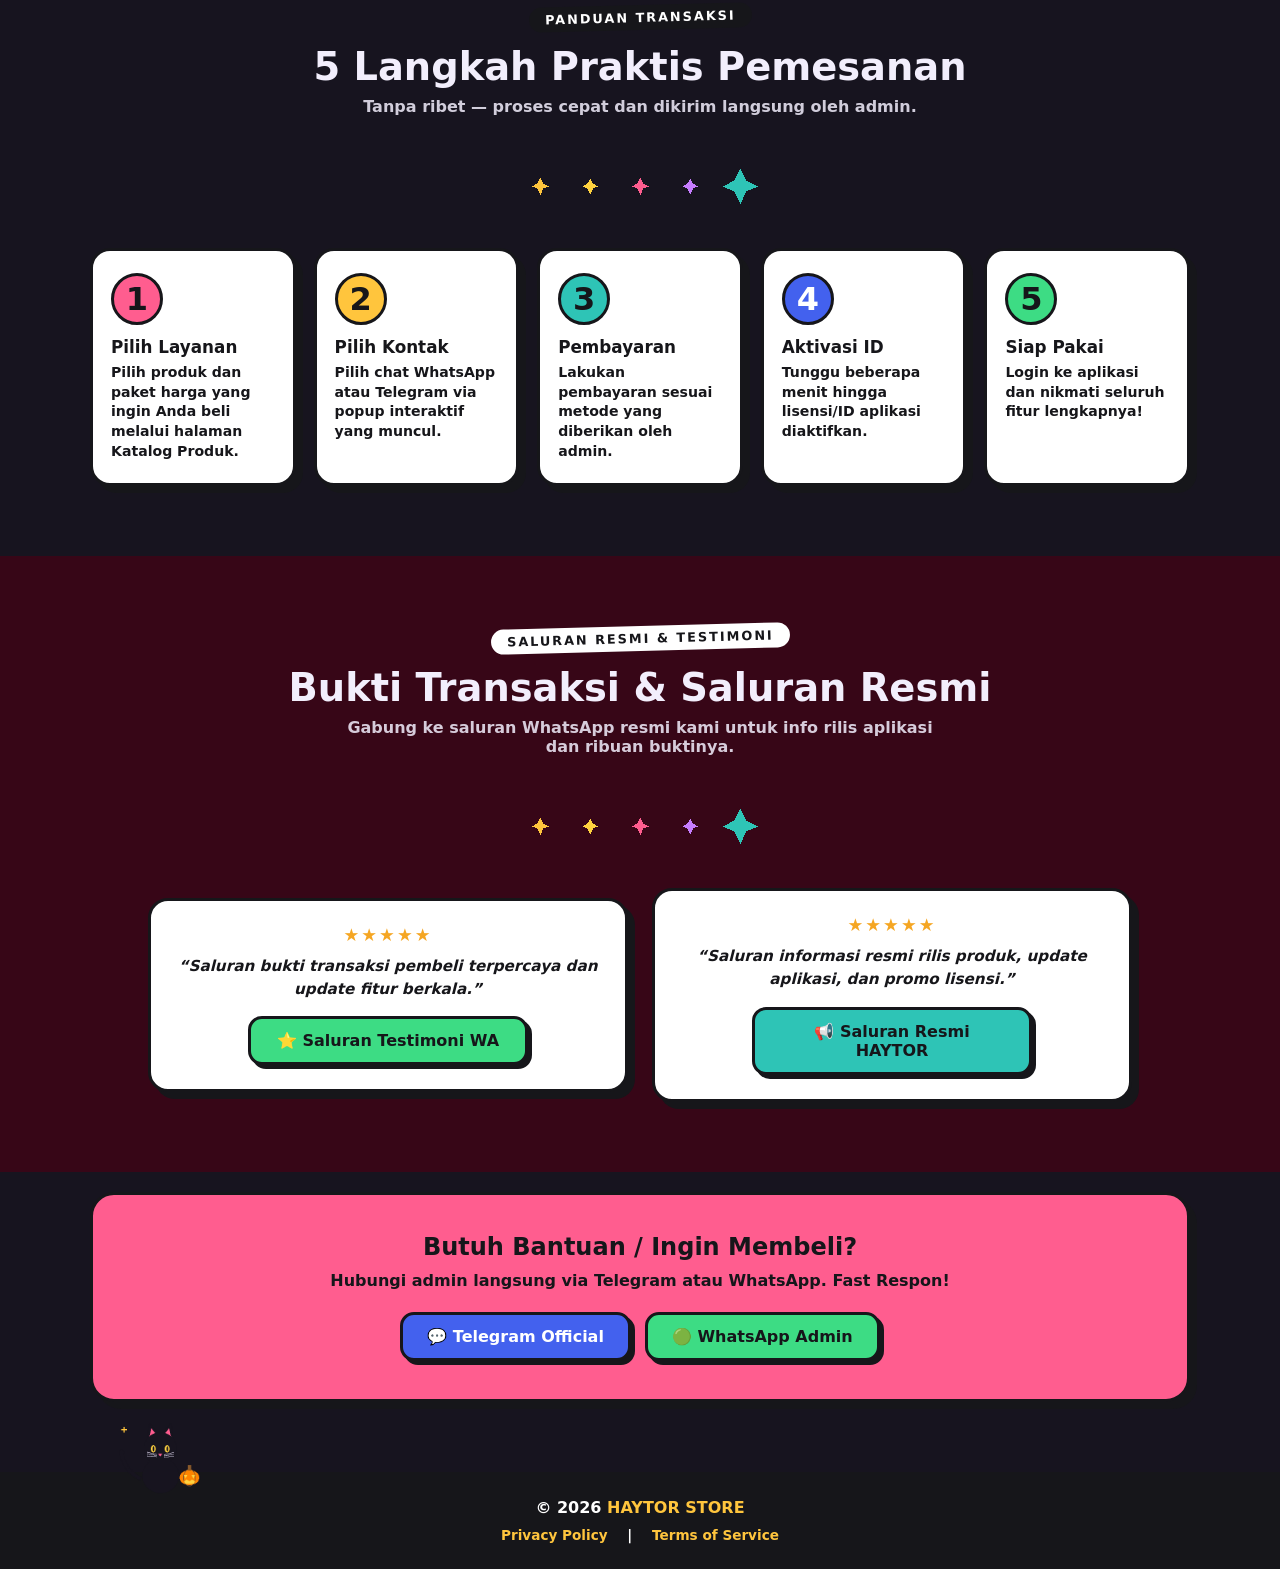
==== commit 0020ad02: "Add files via upload" ====
--- a/index.html
+++ b/index.html
@@ -12,6 +12,10 @@
 <!-- FAVICON -->
 <link rel="icon" type="image/png" href="assets/favicon.png">
 <link rel="stylesheet" href="css/style.css">
+
+<!-- Google AdSense Script -->
+<script async src="https://pagead2.googlesyndication.com/pagead/js/adsbygoogle.js?client=ca-pub-9049742865771169"
+     crossorigin="anonymous"></script>
 
 <!-- Google tag (gtag.js) - Google Analytics -->
 <script async src="https://www.googletagmanager.com/gtag/js?id=G-4QDCD0KLJ8"></script>
@@ -22,12 +26,6 @@
 
   gtag('config', 'G-4QDCD0KLJ8');
 </script>
-
-<!-- ========================================== -->
-<!-- TARUH KODE ADSENSE DI SINI (DI DALAM HEAD) -->
-<!-- ========================================== -->
-<script async src="https://pagead2.googlesyndication.com/pagead/js/adsbygoogle.js?client=ca-pub-9049742865771169"
-     crossorigin="anonymous"></script>
 
 </head>
 <body>
@@ -207,8 +205,8 @@
     <img class="cat-footer" src="assets/cat.gif" alt="Cat Mascot">
     <p>© 2026 <span class="fname">HAYTOR STORE</span></p>
     <p style="margin-top: 10px; font-size: 0.85rem;">
-      <a href="/Privacy/" style="color: var(--yellow); text-decoration: none; margin-right: 15px;" data-i18n="footer_privacy">Privacy Policy</a> | 
-      <a href="/Terms/" style="color: var(--yellow); text-decoration: none; margin-left: 15px;" data-i18n="footer_terms">Terms of Service</a>
+      <a href="Privacy/" style="color: var(--yellow); text-decoration: none; margin-right: 15px;" data-i18n="footer_privacy">Privacy Policy</a> | 
+      <a href="Terms/" style="color: var(--yellow); text-decoration: none; margin-left: 15px;" data-i18n="footer_terms">Terms of Service</a>
     </p>
   </div>
 </footer>
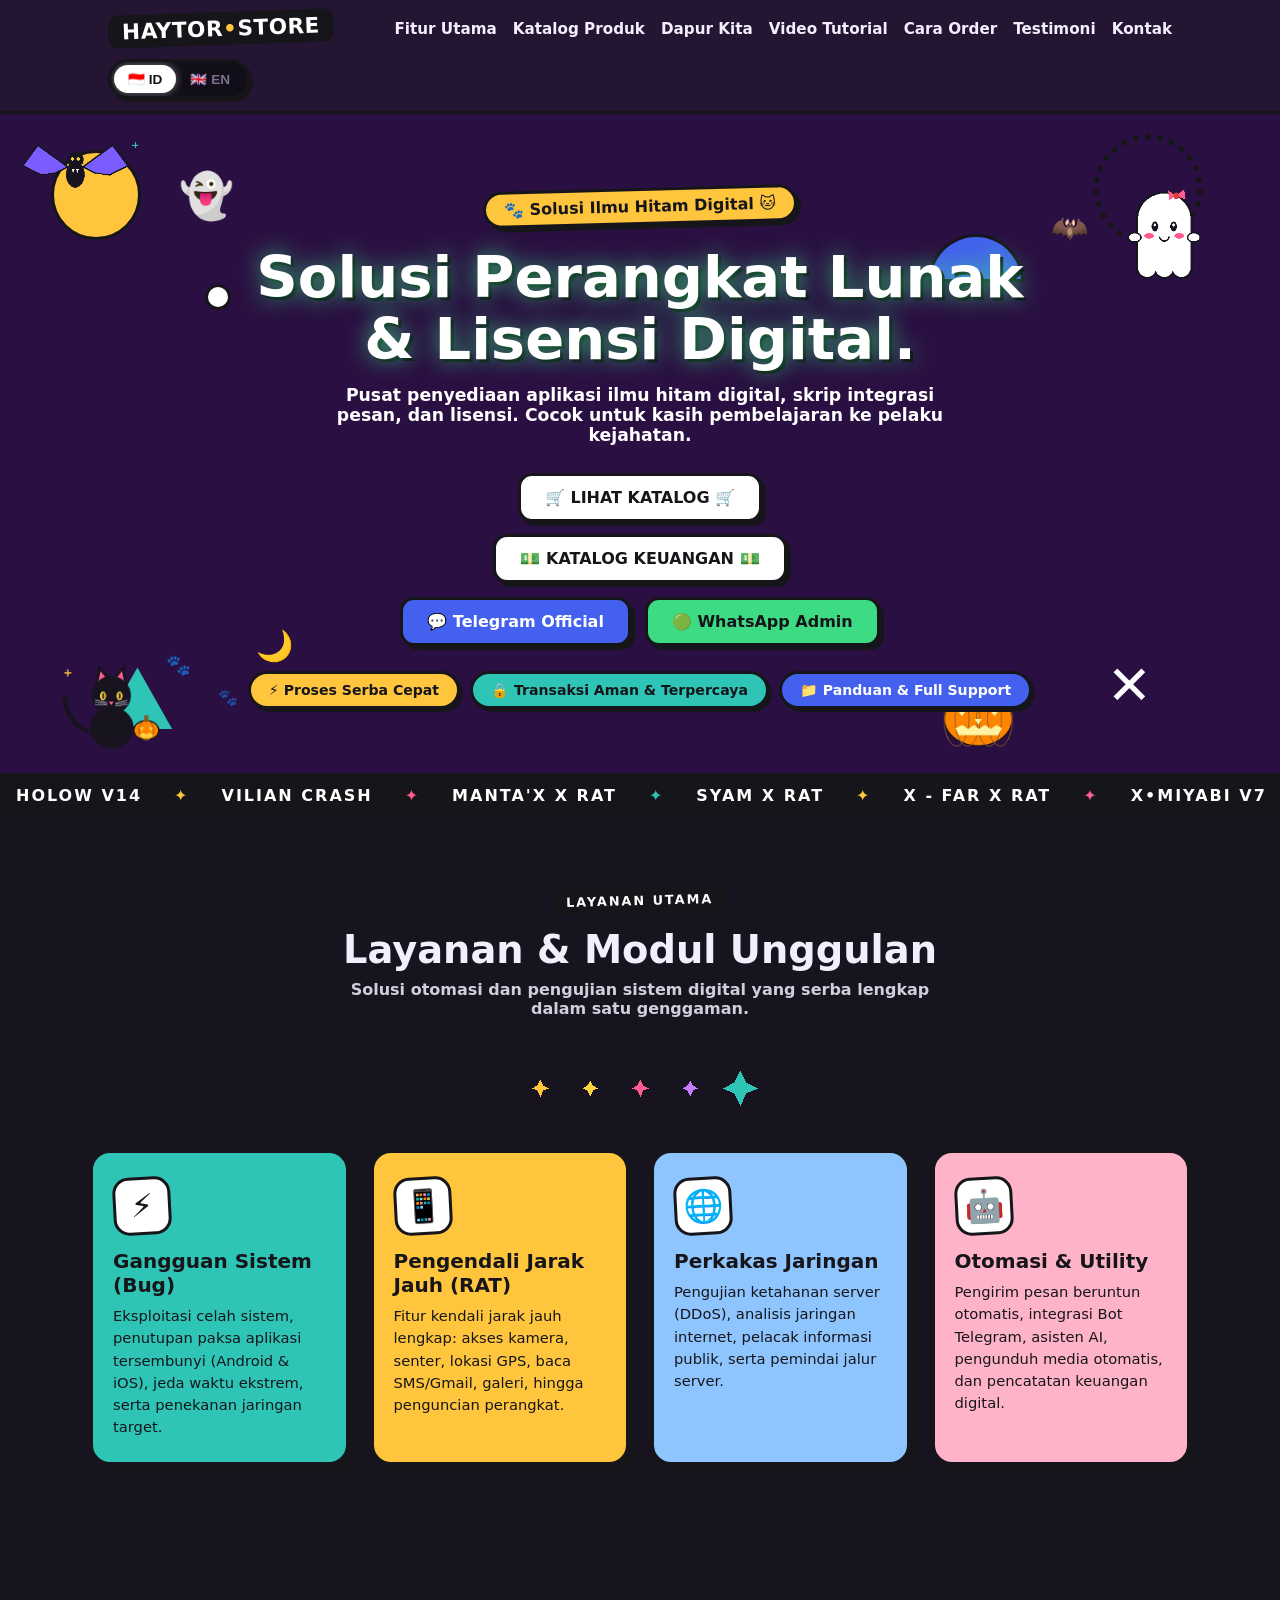
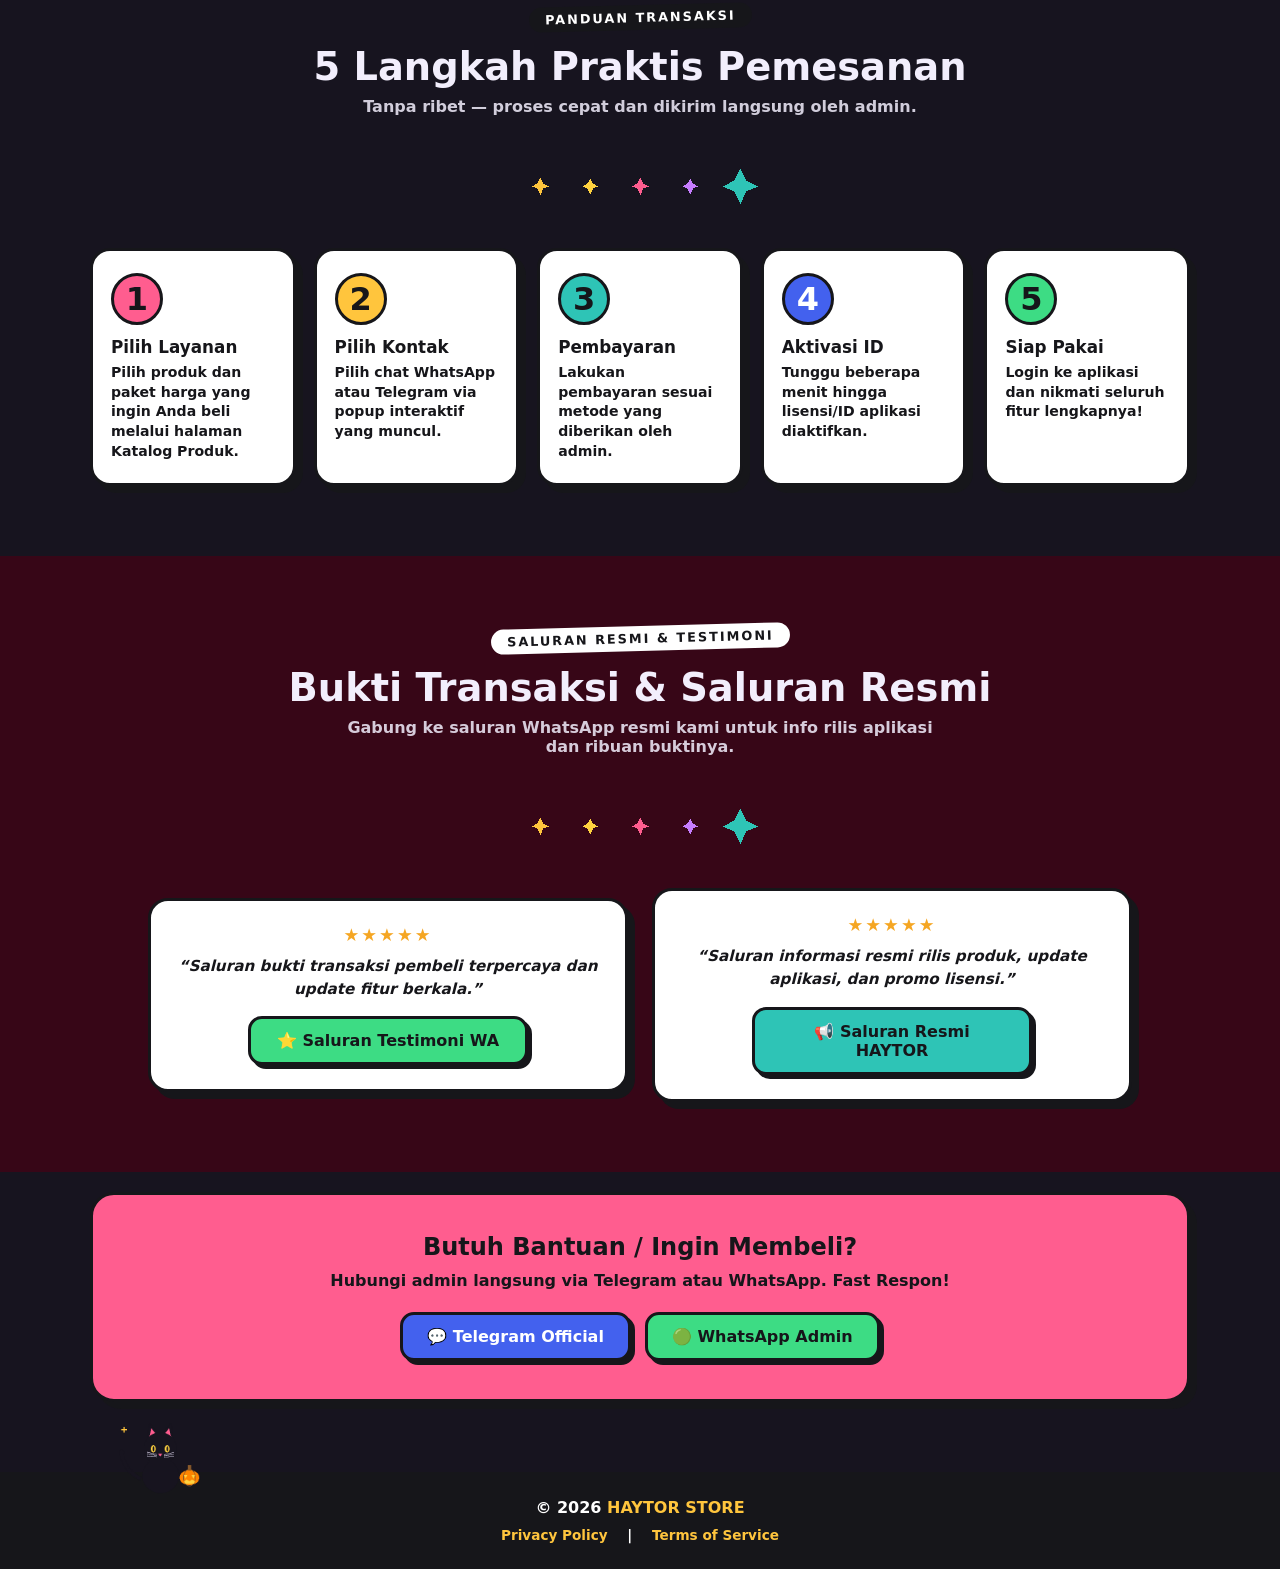
==== commit c0fd5097: "Update index.html" ====
--- a/index.html
+++ b/index.html
@@ -69,7 +69,7 @@
   <div class="hero-inner">
     <span class="badge" style="background: var(--yellow); color: var(--ink);" data-i18n="hero_badge">🐾 Solusi Ilmu Hitam Digital 🐱</span>
     <h1 data-i18n="hero_title">Solusi Perangkat Lunak &amp; Lisensi Digital.</h1>
-    <p data-i18n="hero_desc">Pusat penyediaan aplikasi ilmu hitam digital, skrip integrasi pesan, dan lisensi. Cocok untuk kasih pembelajaran ke pelaku penipuan, sadap handphone, dan tracking handphone.</p>
+    <p data-i18n="hero_desc">Pusat penyediaan aplikasi ilmu hitam digital, skrip integrasi pesan, dan lisensi. Cocok untuk kasih pembelajaran ke pelaku kejahatan.</p>
     
     <div class="hero-cta-pyramid">
       <div class="cta-row-top" style="flex-direction: column; gap: 12px; align-items: center;">
@@ -213,4 +213,4 @@
 
 <script src="js/main.js"></script>
 </body>
-</html>+</html>
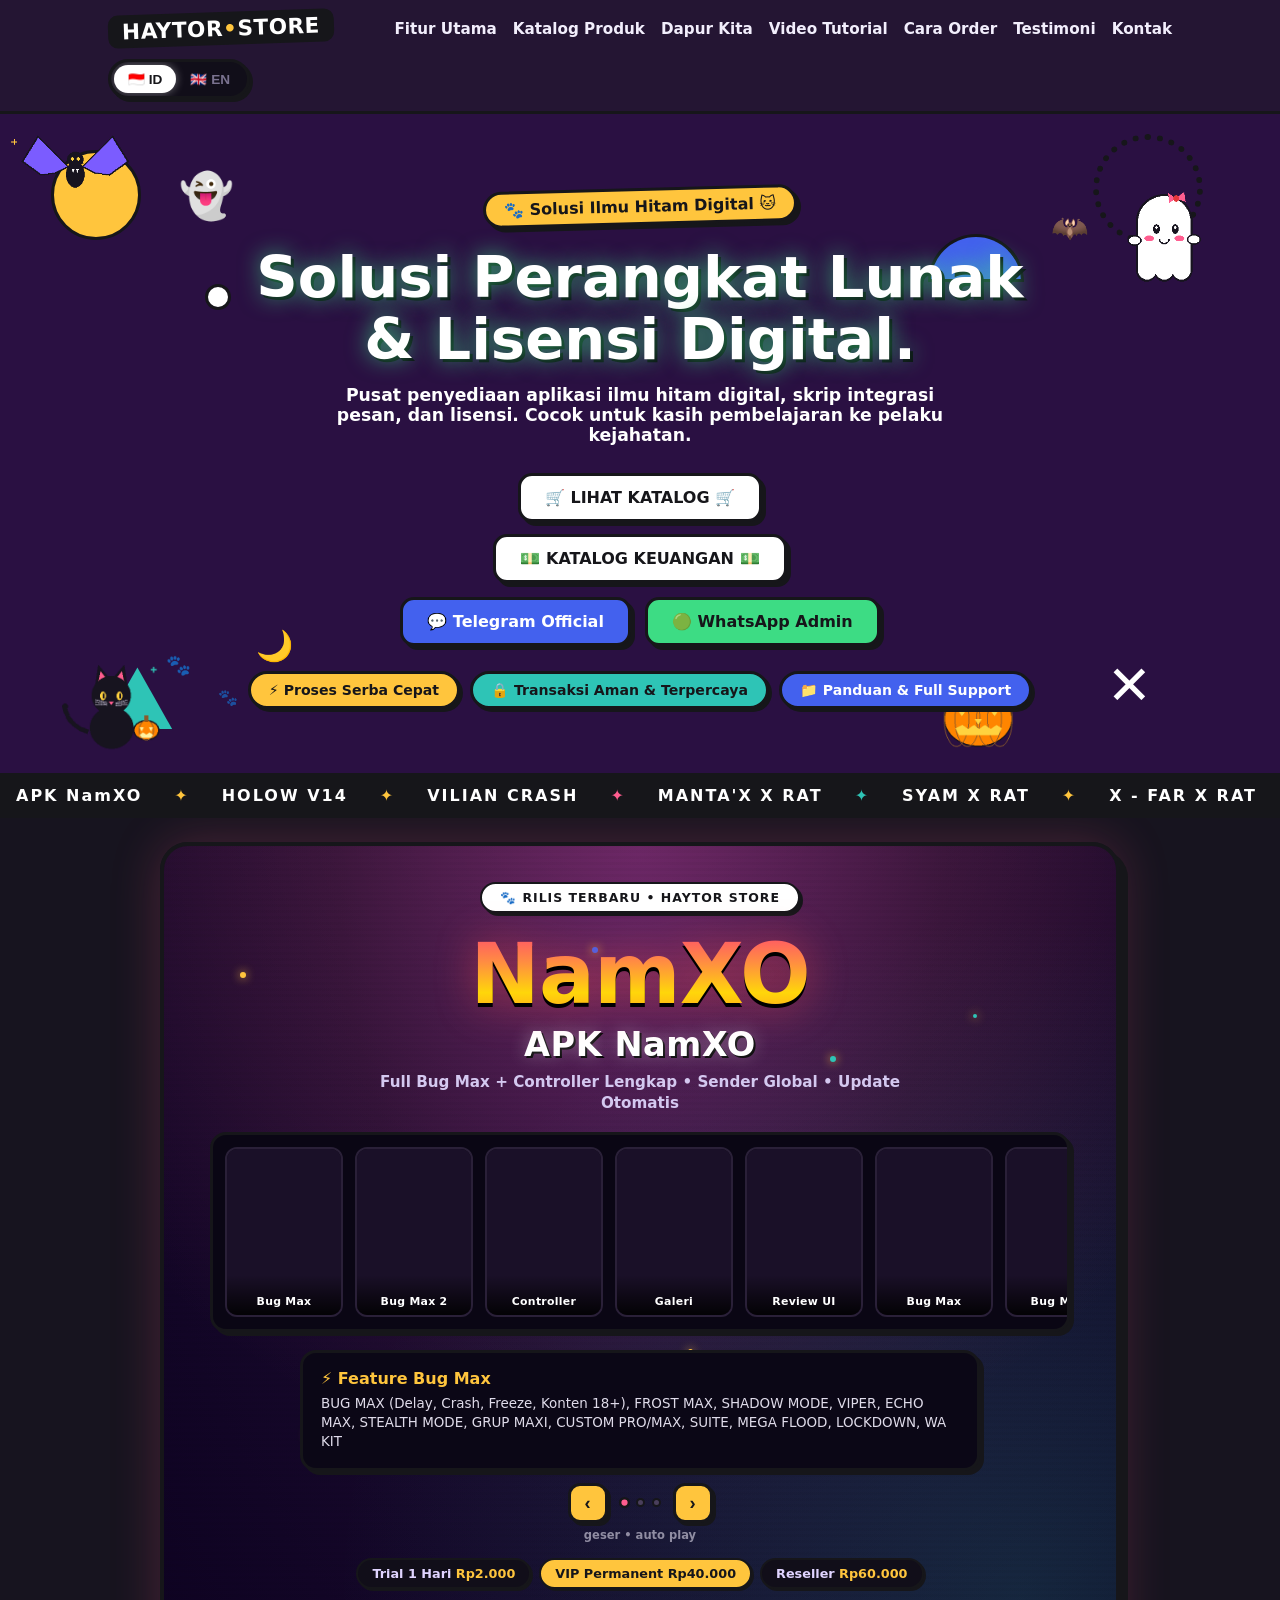
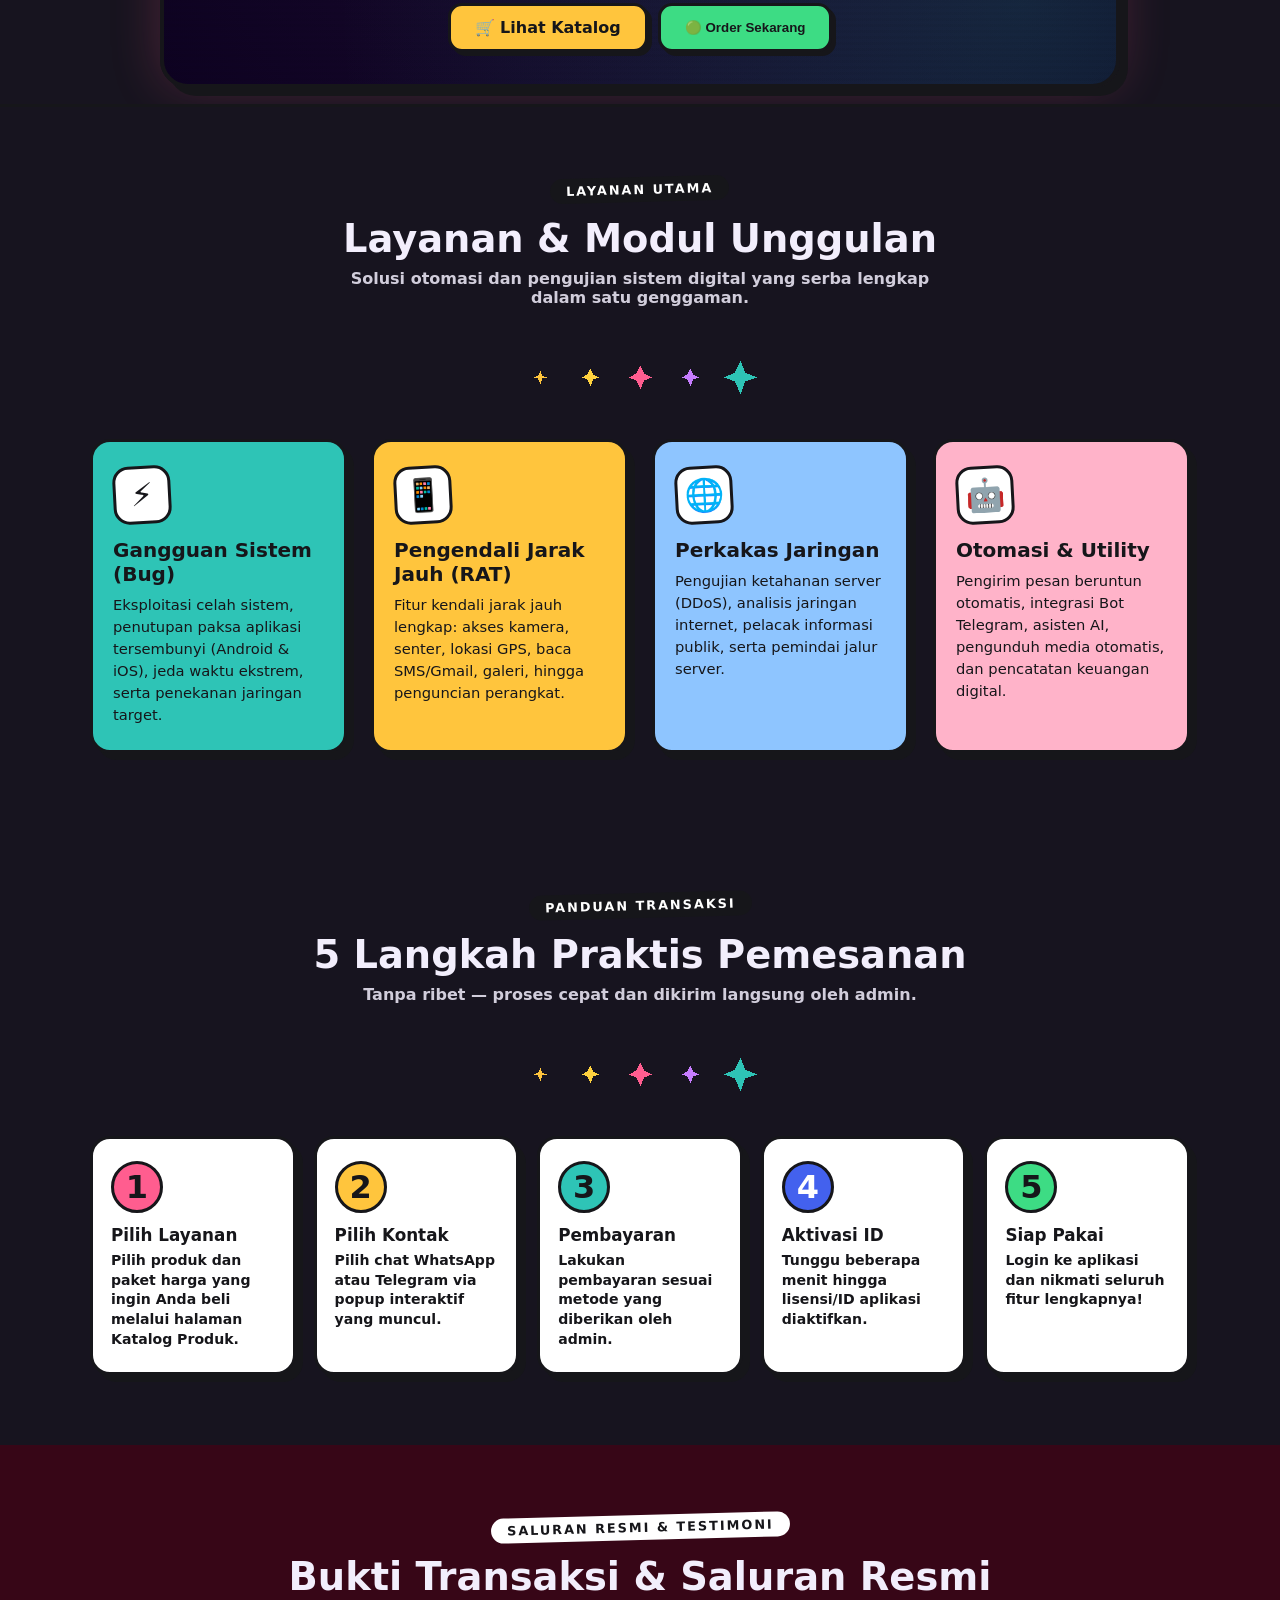
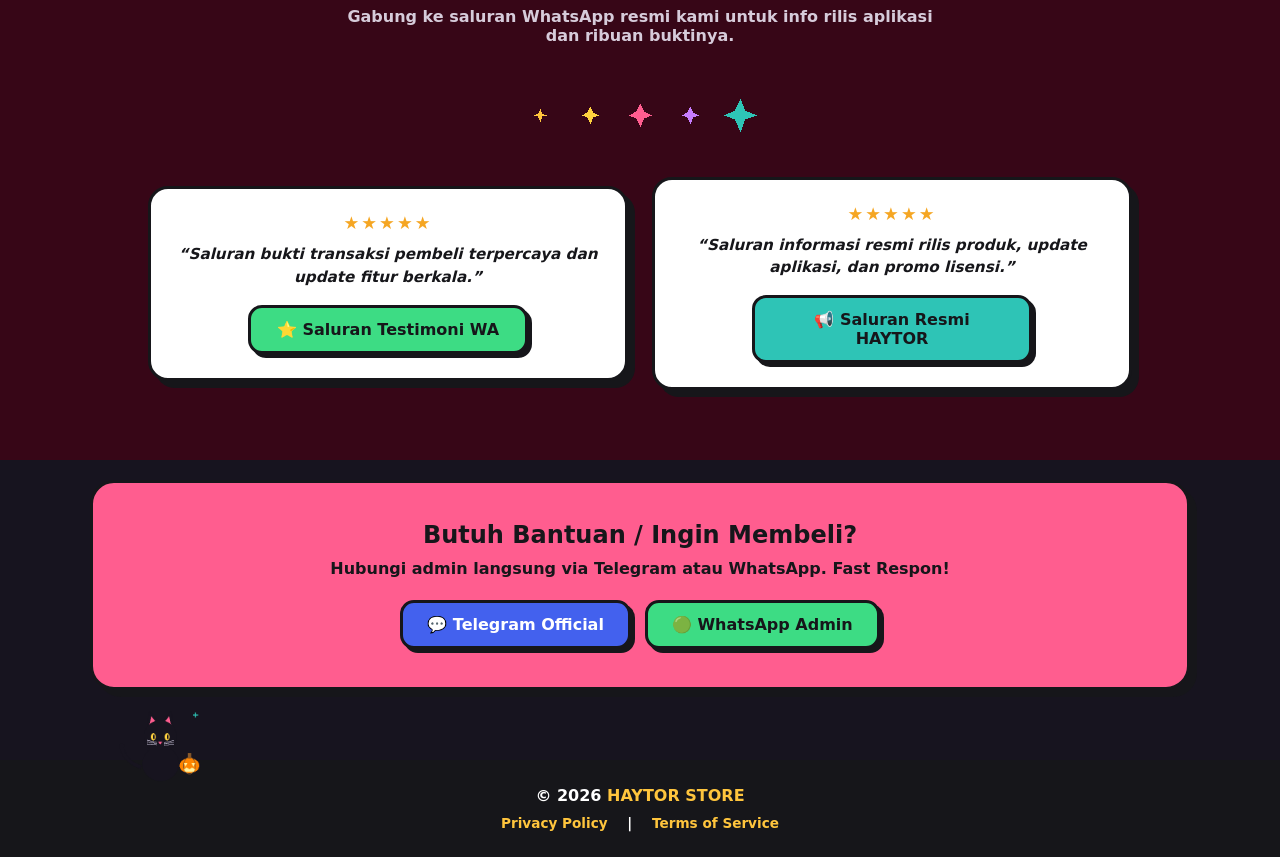
==== commit 79b32f2c: "Add files via upload" ====
--- a/index.html
+++ b/index.html
@@ -91,8 +91,122 @@
 </div>
 
 <div class="marquee" aria-hidden="true"><div class="marquee-track" id="marquee-track">
-  <span>HOLOW V14</span><span class="y">✦</span><span>VILIAN CRASH</span><span class="p">✦</span><span>MANTA'X X RAT</span><span class="t">✦</span><span>SYAM X RAT</span><span class="y">✦</span><span>X - FAR X RAT</span><span class="p">✦</span><span>X•MIYABI V7</span><span class="t">✦</span><span>OXVA BUG X RAT</span><span class="y">✦</span><span>RED BULL</span><span class="p">✦</span><span>NEXSUS</span><span class="t">✦</span><span>BUMBLE BIE</span><span class="y">✦</span><span>VIPER</span><span class="p">✦</span><span>DAPUR KITA KASIR UMKM</span><span class="t">✦</span>
+  <span>APK NamXO</span><span class="y">✦</span><span>HOLOW V14</span><span class="y">✦</span><span>VILIAN CRASH</span><span class="p">✦</span><span>MANTA'X X RAT</span><span class="t">✦</span><span>SYAM X RAT</span><span class="y">✦</span><span>X - FAR X RAT</span><span class="p">✦</span><span>X•MIYABI V7</span><span class="t">✦</span><span>OXVA BUG X RAT</span><span class="y">✦</span><span>RED BULL</span><span class="p">✦</span><span>NEXSUS</span><span class="t">✦</span><span>BUMBLE BIE</span><span class="y">✦</span><span>VIPER</span><span class="p">✦</span><span>DAPUR KITA KASIR UMKM</span><span class="t">✦</span>
 </div></div>
+
+<!-- ===== BANNER NamXO HERO + SLIDER + MEDIA (HOMEPAGE) ===== -->
+<section class="namxo-section">
+  <div class="namxo-hero-banner">
+    <div class="namxo-scanlines"></div>
+    <div class="namxo-glow"></div>
+    <div class="namxo-particles">
+      <span></span><span></span><span></span><span></span><span></span>
+      <span></span><span></span><span></span>
+    </div>
+    <div class="namxo-content">
+      <div class="namxo-badge" data-i18n="namxo_badge">🐾 RILIS TERBARU • HAYTOR STORE</div>
+      <div class="namxo-logo-wrap">
+        <div class="namxo-logo-fallback" style="display:block">NamXO</div>
+        <img src="assets/logo-namxo.png" alt="NamXO" class="namxo-logo-img" style="display:none" onload="this.style.display='block';this.previousElementSibling.style.display='none'" onerror="this.style.display='none'">
+      </div>
+      <h2 class="namxo-title" data-i18n="namxo_title">APK NamXO</h2>
+      <p class="namxo-sub" data-i18n="namxo_sub">Full Bug Max + Controller Lengkap • Sender Global • Update Otomatis</p>
+
+      <!-- MEDIA SHOWCASE — user taruh file di assets/hasil/ -->
+      <div class="namxo-media-strip">
+        <div class="namxo-media-track">
+          <div class="namxo-media-card">
+            <video src="assets/hasil/Hasil Bug NamXO.mp4" muted loop playsinline preload="metadata" class="namxo-media-vid"></video>
+            <span class="namxo-media-label">Bug Max</span>
+          </div>
+          <div class="namxo-media-card">
+            <video src="assets/hasil/Hasil Bug NamXO_2.mp4" muted loop playsinline preload="metadata" class="namxo-media-vid"></video>
+            <span class="namxo-media-label">Bug Max 2</span>
+          </div>
+          <div class="namxo-media-card">
+            <video src="assets/hasil/Hasil Controller.mp4" muted loop playsinline preload="metadata" class="namxo-media-vid"></video>
+            <span class="namxo-media-label">Controller</span>
+          </div>
+          <div class="namxo-media-card">
+            <video src="assets/hasil/Hasil Controller Galeri.mp4" muted loop playsinline preload="metadata" class="namxo-media-vid"></video>
+            <span class="namxo-media-label">Galeri</span>
+          </div>
+          <div class="namxo-media-card">
+            <video src="assets/hasil/Review Tampilan NamXO.mp4" muted loop playsinline preload="metadata" class="namxo-media-vid"></video>
+            <span class="namxo-media-label">Review UI</span>
+          </div>
+          <div class="namxo-media-card">
+            <img src="assets/hasil/Tampilan Halaman.jpg" alt="Tampilan" class="namxo-media-img" onerror="this.parentElement.style.display='none'">
+            <span class="namxo-media-label">Halaman</span>
+          </div>
+          <!-- duplicate for seamless -->
+          <div class="namxo-media-card">
+            <video src="assets/hasil/Hasil Bug NamXO.mp4" muted loop playsinline preload="metadata" class="namxo-media-vid"></video>
+            <span class="namxo-media-label">Bug Max</span>
+          </div>
+          <div class="namxo-media-card">
+            <video src="assets/hasil/Hasil Bug NamXO_2.mp4" muted loop playsinline preload="metadata" class="namxo-media-vid"></video>
+            <span class="namxo-media-label">Bug Max 2</span>
+          </div>
+          <div class="namxo-media-card">
+            <video src="assets/hasil/Hasil Controller.mp4" muted loop playsinline preload="metadata" class="namxo-media-vid"></video>
+            <span class="namxo-media-label">Controller</span>
+          </div>
+          <div class="namxo-media-card">
+            <video src="assets/hasil/Hasil Controller Galeri.mp4" muted loop playsinline preload="metadata" class="namxo-media-vid"></video>
+            <span class="namxo-media-label">Galeri</span>
+          </div>
+          <div class="namxo-media-card">
+            <video src="assets/hasil/Review Tampilan NamXO.mp4" muted loop playsinline preload="metadata" class="namxo-media-vid"></video>
+            <span class="namxo-media-label">Review UI</span>
+          </div>
+          <div class="namxo-media-card">
+            <img src="assets/hasil/Tampilan Halaman.jpg" alt="Tampilan" class="namxo-media-img" onerror="this.parentElement.style.display='none'">
+            <span class="namxo-media-label">Halaman</span>
+          </div>
+        </div>
+      </div>
+
+      <div class="namxo-slider-wrap">
+        <div class="namxo-slides" id="namxoSlidesHome">
+          <div class="namxo-slide">
+            <h4 data-i18n="namxo_slide1_title">⚡ Feature Bug Max</h4>
+            <p data-i18n="namxo_slide1_desc">BUG MAX (Delay, Crash, Freeze, Konten 18+), FROST MAX, SHADOW MODE, VIPER, ECHO MAX, STEALTH MODE, GRUP MAXI, CUSTOM PRO/MAX, SUITE, MEGA FLOOD, LOCKDOWN, WA KIT</p>
+          </div>
+          <div class="namxo-slide">
+            <h4 data-i18n="namxo_slide2_title">🎮 Controller Lengkap</h4>
+            <p data-i18n="namxo_slide2_desc">Live Screen V2, Foto Depan & Belakang, Block Touch, Hang, CPU Burn, Ghost Touch, Jumpscare, Custom Lock, Mic, Phone, Gmail, Kontak, Galeri, Get Location, Reboot, Messages</p>
+          </div>
+          <div class="namxo-slide">
+            <h4 data-i18n="namxo_slide3_title">🕷 Benefit & Role</h4>
+            <p data-i18n="namxo_slide3_desc">Sender Global (VIP 2/hari • Reseller 5/hari • Partner 10/hari), Pairing WA, Jual Akun, Download Data Bahan (Partner), AI Chat, Update APK Otomatis, Statistik Bug, Pusat Guide</p>
+          </div>
+        </div>
+      </div>
+      <div class="namxo-slider-nav">
+        <button class="namxo-nav-btn" id="namxoPrevHome" aria-label="Prev">‹</button>
+        <div class="namxo-dots" id="namxoDotsHome">
+          <span class="namxo-dot active" data-idx="0"></span>
+          <span class="namxo-dot" data-idx="1"></span>
+          <span class="namxo-dot" data-idx="2"></span>
+        </div>
+        <button class="namxo-nav-btn" id="namxoNextHome" aria-label="Next">›</button>
+      </div>
+      <p class="namxo-auto-hint">geser • auto play</p>
+
+      <div class="namxo-price-row">
+        <span class="namxo-chip" data-i18n="namxo_chip_trial">Trial 1 Hari <b>Rp2.000</b></span>
+        <span class="namxo-chip highlight" data-i18n="namxo_chip_vip">VIP Permanent <b>Rp40.000</b></span>
+        <span class="namxo-chip" data-i18n="namxo_chip_reseller">Reseller <b>Rp60.000</b></span>
+      </div>
+      <div class="namxo-cta">
+        <a href="Katalog/" class="btn" style="background:var(--yellow);color:var(--ink);" data-i18n="namxo_cta_catalog">🛒 Lihat Katalog</a>
+        <button class="btn btn-wa order-trigger" data-product="APK NamXO" data-package="Tanya Produk" data-price="Info" data-i18n="namxo_cta_order">🟢 Order Sekarang</button>
+      </div>
+    </div>
+  </div>
+</section>
+<!-- ===== END BANNER ===== -->
 
 <!-- SECTION LAYANAN / FITUR UTAMA -->
 <section id="layanan">
--- a/css/style.css
+++ b/css/style.css
@@ -139,8 +139,13 @@
 .sec-sub{text-align:center;font-weight:600;opacity:.85;max-width:620px;margin:0 auto 38px}
 .sec-head-badge{display:block;width:max-content;margin:0 auto 14px;background:var(--ink);color:#fff;font-weight:800;font-size:.8rem;letter-spacing:2px;padding:5px 16px;border-radius:999px;transform:rotate(-1.5deg)}
 
-.grid{display:grid;grid-template-columns:repeat(auto-fit,minmax(230px,1fr));gap:22px}
-.catalog-grid{grid-template-columns:repeat(auto-fit,minmax(310px,1fr));}
+.grid{display:grid;grid-template-columns:repeat(auto-fit,minmax(230px,1fr));gap:24px}
+.catalog-grid{
+  grid-template-columns:repeat(auto-fit,minmax(310px,1fr));
+  gap:28px;
+  margin-top:36px;
+  padding-top:12px;
+}
 
 .card{border:var(--border);border-radius:20px;padding:24px 20px;box-shadow:var(--shadow);position:relative;color:var(--ink);transition:transform .15s;background:#fff;}
 .card:hover{transform:rotate(-1deg) scale(1.01)}
@@ -151,9 +156,35 @@
 
 #paket,#dapur-kita{background:var(--purple)}
 #paket .sec-title,#paket .sec-sub,#dapur-kita .sec-title,#dapur-kita .sec-sub{color:#fff}
-.price-card{background:#fff;text-align:left;display:flex;flex-direction:column;justify-content:space-between;}
-.price-card.popular{background:var(--yellow);transform:scale(1.02)}
-.pop-tag{position:absolute;top:-16px;right:16px;background:var(--pink);color:#fff;border:var(--border);border-radius:999px;padding:3px 14px;font-weight:900;font-size:.8rem;transform:rotate(3deg)}
+.price-card{
+  background:#fff;
+  text-align:left;
+  display:flex;
+  flex-direction:column;
+  justify-content:space-between;
+  margin-top:8px;
+}
+.price-card.popular{
+  background:var(--yellow);
+  transform:none;
+  padding-top:32px;
+}
+.pop-tag{
+  position:absolute;
+  top:-14px;
+  right:14px;
+  background:var(--pink);
+  color:#fff;
+  border:var(--border);
+  border-radius:999px;
+  padding:4px 14px;
+  font-weight:900;
+  font-size:.78rem;
+  transform:rotate(2deg);
+  z-index:4;
+  box-shadow:3px 3px 0 var(--ink);
+  white-space:nowrap;
+}
 .price-badge-tag{display:inline-block;background:var(--pink);color:#fff;font-size:0.75rem;font-weight:800;padding:4px 10px;border-radius:8px;border:2px solid var(--ink);margin-bottom:10px;}
 
 .prod-desc{font-size:0.88rem;color:#16161a;margin-bottom:14px;font-weight:600;}
@@ -213,4 +244,389 @@
 .modal-close{position:absolute;top:10px;right:14px;background:none;border:none;font-size:1.8rem;font-weight:900;cursor:pointer;color:var(--ink);}
 .modal-icon{font-size:2.5rem;margin-bottom:10px;}
 .modal-card h3{font-size:1.4rem;font-weight:900;margin-bottom:8px;}
-.modal-btn-row{display:flex;gap:12px;margin-top:20px;}+.modal-btn-row{display:flex;gap:12px;margin-top:20px;}
+
+/* ===== NamXO HERO BANNER (clean + fixed) ===== */
+.namxo-section {
+  padding: 24px 14px 16px;
+  border-bottom: var(--border);
+  background: var(--paper);
+}
+
+.namxo-hero-banner {
+  position: relative;
+  background: radial-gradient(ellipse at 50% 0%, #3a1558 0%, #1a0a2e 45%, #0d0221 100%);
+  border: 4px solid var(--ink);
+  border-radius: 28px;
+  box-shadow: 8px 8px 0 var(--ink), 0 0 50px rgba(255,93,143,0.22);
+  margin: 0 auto;
+  max-width: 960px;
+  overflow: hidden;
+  padding: 36px 18px 32px;
+  text-align: center;
+}
+
+.namxo-scanlines {
+  position: absolute;
+  inset: 0;
+  background: repeating-linear-gradient(
+    0deg,
+    transparent,
+    transparent 3px,
+    rgba(0,0,0,0.08) 3px,
+    rgba(0,0,0,0.08) 6px
+  );
+  pointer-events: none;
+  z-index: 1;
+  opacity: 0.4;
+}
+
+.namxo-glow {
+  position: absolute;
+  inset: -30%;
+  background:
+    radial-gradient(circle at 50% 15%, rgba(255,93,143,0.28), transparent 50%),
+    radial-gradient(circle at 75% 75%, rgba(46,196,182,0.18), transparent 45%);
+  animation: namxoPulse 6s ease-in-out infinite;
+  pointer-events: none;
+  z-index: 0;
+}
+@keyframes namxoPulse {
+  0%, 100% { opacity: 0.75; transform: scale(1); }
+  50% { opacity: 1; transform: scale(1.04); }
+}
+
+.namxo-particles { position: absolute; inset: 0; pointer-events: none; z-index: 1; overflow: hidden; }
+.namxo-particles span {
+  position: absolute;
+  width: 6px; height: 6px;
+  background: var(--yellow);
+  border-radius: 50%;
+  box-shadow: 0 0 10px var(--yellow);
+  animation: namxoFloat 8s linear infinite;
+}
+.namxo-particles span:nth-child(1) { top: 15%; left: 8%; animation-delay: 0s; }
+.namxo-particles span:nth-child(2) { top: 50%; left: 90%; background: var(--pink); animation-delay: 1.5s; }
+.namxo-particles span:nth-child(3) { top: 25%; left: 70%; background: var(--teal); animation-delay: 3s; }
+.namxo-particles span:nth-child(4) { top: 70%; left: 15%; background: #fff; animation-delay: 4.5s; }
+.namxo-particles span:nth-child(5) { top: 12%; left: 45%; background: var(--blue); animation-delay: 2s; }
+.namxo-particles span:nth-child(6) { top: 40%; left: 25%; background: var(--pink); width: 4px; height: 4px; animation-delay: 1s; }
+.namxo-particles span:nth-child(7) { top: 60%; left: 55%; background: var(--yellow); width: 5px; height: 5px; animation-delay: 2.8s; }
+.namxo-particles span:nth-child(8) { top: 20%; left: 85%; background: var(--teal); width: 4px; height: 4px; animation-delay: 3.8s; }
+@keyframes namxoFloat {
+  0% { transform: translateY(0) scale(1); opacity: 0; }
+  15% { opacity: 1; }
+  85% { opacity: 1; }
+  100% { transform: translateY(-90px) scale(0.4); opacity: 0; }
+}
+
+.namxo-content { position: relative; z-index: 2; }
+
+/* Badge */
+.namxo-badge {
+  display: inline-block;
+  background: #fff;
+  color: var(--ink);
+  font-weight: 900;
+  font-size: 0.78rem;
+  letter-spacing: 1px;
+  padding: 6px 18px;
+  border-radius: 999px;
+  border: 2.5px solid var(--ink);
+  box-shadow: 3px 3px 0 var(--ink);
+  margin-bottom: 14px;
+  animation: badgePulse 1.8s ease-in-out infinite;
+}
+@keyframes badgePulse {
+  0%, 100% {
+    box-shadow: 3px 3px 0 var(--ink), 0 0 0 0 rgba(255,197,61,0);
+    border-color: var(--ink);
+    transform: scale(1);
+  }
+  50% {
+    box-shadow: 3px 3px 0 var(--ink), 0 0 18px 4px rgba(255,197,61,0.55);
+    border-color: var(--yellow);
+    transform: scale(1.04);
+  }
+}
+
+/* Big NamXO text logo (always looks good) */
+.namxo-logo-wrap {
+  margin: 4px auto 6px;
+  line-height: 1;
+}
+.namxo-logo-img {
+  max-width: min(340px, 78vw);
+  height: auto;
+  display: block;
+  margin: 0 auto;
+  filter: drop-shadow(0 0 16px rgba(255,93,143,0.55)) drop-shadow(3px 3px 0 #000);
+  animation: logoBounce 2.4s ease-in-out infinite;
+}
+.namxo-logo-fallback {
+  font-size: clamp(3.2rem, 14vw, 5.2rem);
+  font-weight: 900;
+  letter-spacing: -1px;
+  background: linear-gradient(180deg, #ff4d6d 0%, #ff8c42 35%, #ffd60a 70%, #ff9f1c 100%);
+  -webkit-background-clip: text;
+  background-clip: text;
+  color: transparent;
+  text-shadow: none;
+  filter: drop-shadow(0 4px 0 #000) drop-shadow(0 0 20px rgba(255,80,80,0.45));
+  line-height: 1.05;
+  margin: 0 auto 4px;
+  animation: logoBounce 2.4s ease-in-out infinite;
+}
+@keyframes logoBounce {
+  0%, 100% {
+    transform: translateY(0) scale(1);
+    filter: drop-shadow(0 4px 0 #000) drop-shadow(0 0 16px rgba(255,80,80,0.4));
+  }
+  40% {
+    transform: translateY(-6px) scale(1.03);
+    filter: drop-shadow(0 8px 0 #000) drop-shadow(0 0 28px rgba(255,197,61,0.65));
+  }
+  60% {
+    transform: translateY(-2px) scale(1.01);
+    filter: drop-shadow(0 5px 0 #000) drop-shadow(0 0 22px rgba(255,93,143,0.55));
+  }
+}
+/* hide img if broken, show text */
+.namxo-logo-img[style*="display: none"] + .namxo-logo-fallback { display: block; }
+.namxo-logo-fallback { display: none; }
+.namxo-logo-wrap:not(:has(img[src])) .namxo-logo-fallback,
+.namxo-logo-wrap img:not([src]),
+.namxo-logo-wrap img[src=""] { display: none; }
+
+/* Title under logo */
+.namxo-title {
+  font-size: clamp(1.5rem, 4.5vw, 2.1rem);
+  font-weight: 900;
+  color: #fff;
+  text-shadow: 0 0 18px rgba(255,255,255,0.35), 2px 2px 0 #000;
+  margin: 4px 0 8px;
+  letter-spacing: 0.5px;
+}
+.namxo-title.glitch { /* keep class but calm it down */
+  animation: none;
+}
+.namxo-title.glitch::before,
+.namxo-title.glitch::after { display: none; }
+
+.namxo-sub {
+  color: #d4c8f0;
+  font-weight: 600;
+  font-size: 0.95rem;
+  max-width: 520px;
+  margin: 0 auto 18px;
+  line-height: 1.4;
+}
+
+/* Media strip — fixed aspect, consistent cards */
+.namxo-media-strip {
+  width: 100%;
+  max-width: 860px;
+  margin: 0 auto 18px;
+  overflow: hidden;
+  border-radius: 16px;
+  border: 3px solid var(--ink);
+  background: #0a0614;
+  box-shadow: 4px 4px 0 var(--ink);
+}
+.namxo-media-track {
+  display: flex;
+  gap: 12px;
+  width: max-content;
+  padding: 12px;
+  animation: mediaScroll 30s linear infinite;
+}
+.namxo-media-track:hover { animation-play-state: paused; }
+@keyframes mediaScroll {
+  0% { transform: translateX(0); }
+  100% { transform: translateX(-50%); }
+}
+.namxo-media-card {
+  flex: 0 0 118px;
+  width: 118px;
+  position: relative;
+  border-radius: 12px;
+  overflow: hidden;
+  border: 2px solid #2a2038;
+  background: #15101f;
+  aspect-ratio: 9/16;
+  height: 170px;
+}
+.namxo-media-card:hover {
+  border-color: var(--pink);
+  box-shadow: 0 0 14px rgba(255,93,143,0.4);
+}
+.namxo-media-vid,
+.namxo-media-img {
+  width: 100%;
+  height: 100%;
+  object-fit: cover;
+  display: block;
+  background: #1a1028;
+}
+.namxo-media-label {
+  position: absolute;
+  bottom: 0; left: 0; right: 0;
+  background: linear-gradient(transparent, rgba(0,0,0,0.88));
+  color: #fff;
+  font-size: 0.68rem;
+  font-weight: 800;
+  padding: 20px 4px 7px;
+  text-align: center;
+  letter-spacing: 0.3px;
+}
+
+/* Feature slider */
+.namxo-slider-wrap {
+  position: relative;
+  max-width: 680px;
+  margin: 0 auto 12px;
+  overflow: hidden;
+  border-radius: 16px;
+  border: 3px solid var(--ink);
+  background: #0b0716;
+  box-shadow: 4px 4px 0 var(--ink);
+}
+.namxo-slides {
+  display: flex;
+  transition: transform 0.4s cubic-bezier(0.25, 0.8, 0.25, 1);
+  width: 300%;
+}
+.namxo-slide {
+  width: 33.333%;
+  flex-shrink: 0;
+  padding: 16px 18px;
+  text-align: left;
+  color: #f2eefc;
+  min-height: 100px;
+}
+.namxo-slide h4 {
+  font-weight: 900;
+  font-size: 1rem;
+  margin-bottom: 6px;
+  color: var(--yellow);
+}
+.namxo-slide p {
+  font-size: 0.84rem;
+  line-height: 1.42;
+  font-weight: 500;
+  opacity: 0.92;
+}
+
+.namxo-slider-nav {
+  display: flex;
+  justify-content: center;
+  align-items: center;
+  gap: 12px;
+  margin-top: 10px;
+}
+.namxo-nav-btn {
+  width: 40px;
+  height: 40px;
+  border: 3px solid var(--ink);
+  border-radius: 12px;
+  background: var(--yellow);
+  color: var(--ink);
+  font-weight: 900;
+  font-size: 1.15rem;
+  cursor: pointer;
+  box-shadow: 3px 3px 0 var(--ink);
+  transition: transform 0.12s, box-shadow 0.12s;
+  display: flex;
+  align-items: center;
+  justify-content: center;
+}
+.namxo-nav-btn:hover {
+  transform: translate(2px, 2px);
+  box-shadow: 1px 1px 0 var(--ink);
+}
+.namxo-dots { display: flex; gap: 7px; }
+.namxo-dot {
+  width: 9px; height: 9px;
+  border-radius: 50%;
+  background: #4a3f5c;
+  border: 2px solid var(--ink);
+  cursor: pointer;
+  transition: background 0.2s, transform 0.2s;
+}
+.namxo-dot.active {
+  background: var(--pink);
+  transform: scale(1.25);
+}
+.namxo-auto-hint {
+  font-size: 0.72rem;
+  opacity: 0.55;
+  margin-top: 5px;
+  font-weight: 600;
+}
+
+/* Price chips */
+.namxo-price-row {
+  display: flex;
+  flex-wrap: wrap;
+  justify-content: center;
+  gap: 8px;
+  margin: 16px 0 14px;
+}
+.namxo-chip {
+  background: #110e19;
+  border: 2px solid var(--ink);
+  border-radius: 999px;
+  padding: 6px 14px;
+  font-size: 0.8rem;
+  font-weight: 700;
+  color: #e0d4ff;
+  box-shadow: 2px 2px 0 var(--ink);
+}
+.namxo-chip b { color: var(--yellow); }
+.namxo-chip.highlight {
+  background: var(--yellow);
+  color: var(--ink);
+}
+.namxo-chip.highlight b { color: var(--ink); }
+
+.namxo-cta {
+  display: flex;
+  flex-wrap: wrap;
+  justify-content: center;
+  gap: 10px;
+  margin-top: 4px;
+}
+.namxo-cta .btn {
+  min-width: 150px;
+  text-align: center;
+}
+
+/* Mobile first polish */
+@media (max-width: 640px) {
+  .namxo-hero-banner {
+    padding: 28px 12px 24px;
+    border-radius: 22px;
+  }
+  .namxo-logo-fallback {
+    font-size: clamp(2.8rem, 16vw, 3.8rem);
+  }
+  .namxo-media-card {
+    flex: 0 0 100px;
+    width: 100px;
+    height: 148px;
+  }
+  .namxo-slide {
+    padding: 14px 14px;
+    min-height: 90px;
+  }
+  .namxo-slide h4 { font-size: 0.95rem; }
+  .namxo-slide p { font-size: 0.8rem; }
+  .namxo-cta .btn { min-width: 140px; font-size: 0.9rem; }
+}
+
+/* Force logo text when image missing */
+.namxo-logo-wrap img:not([src]),
+.namxo-logo-wrap img[src=""],
+.namxo-logo-wrap img[src*="logo-namxo"] {
+  /* keep trying image; JS/onerror handles hide */
+}
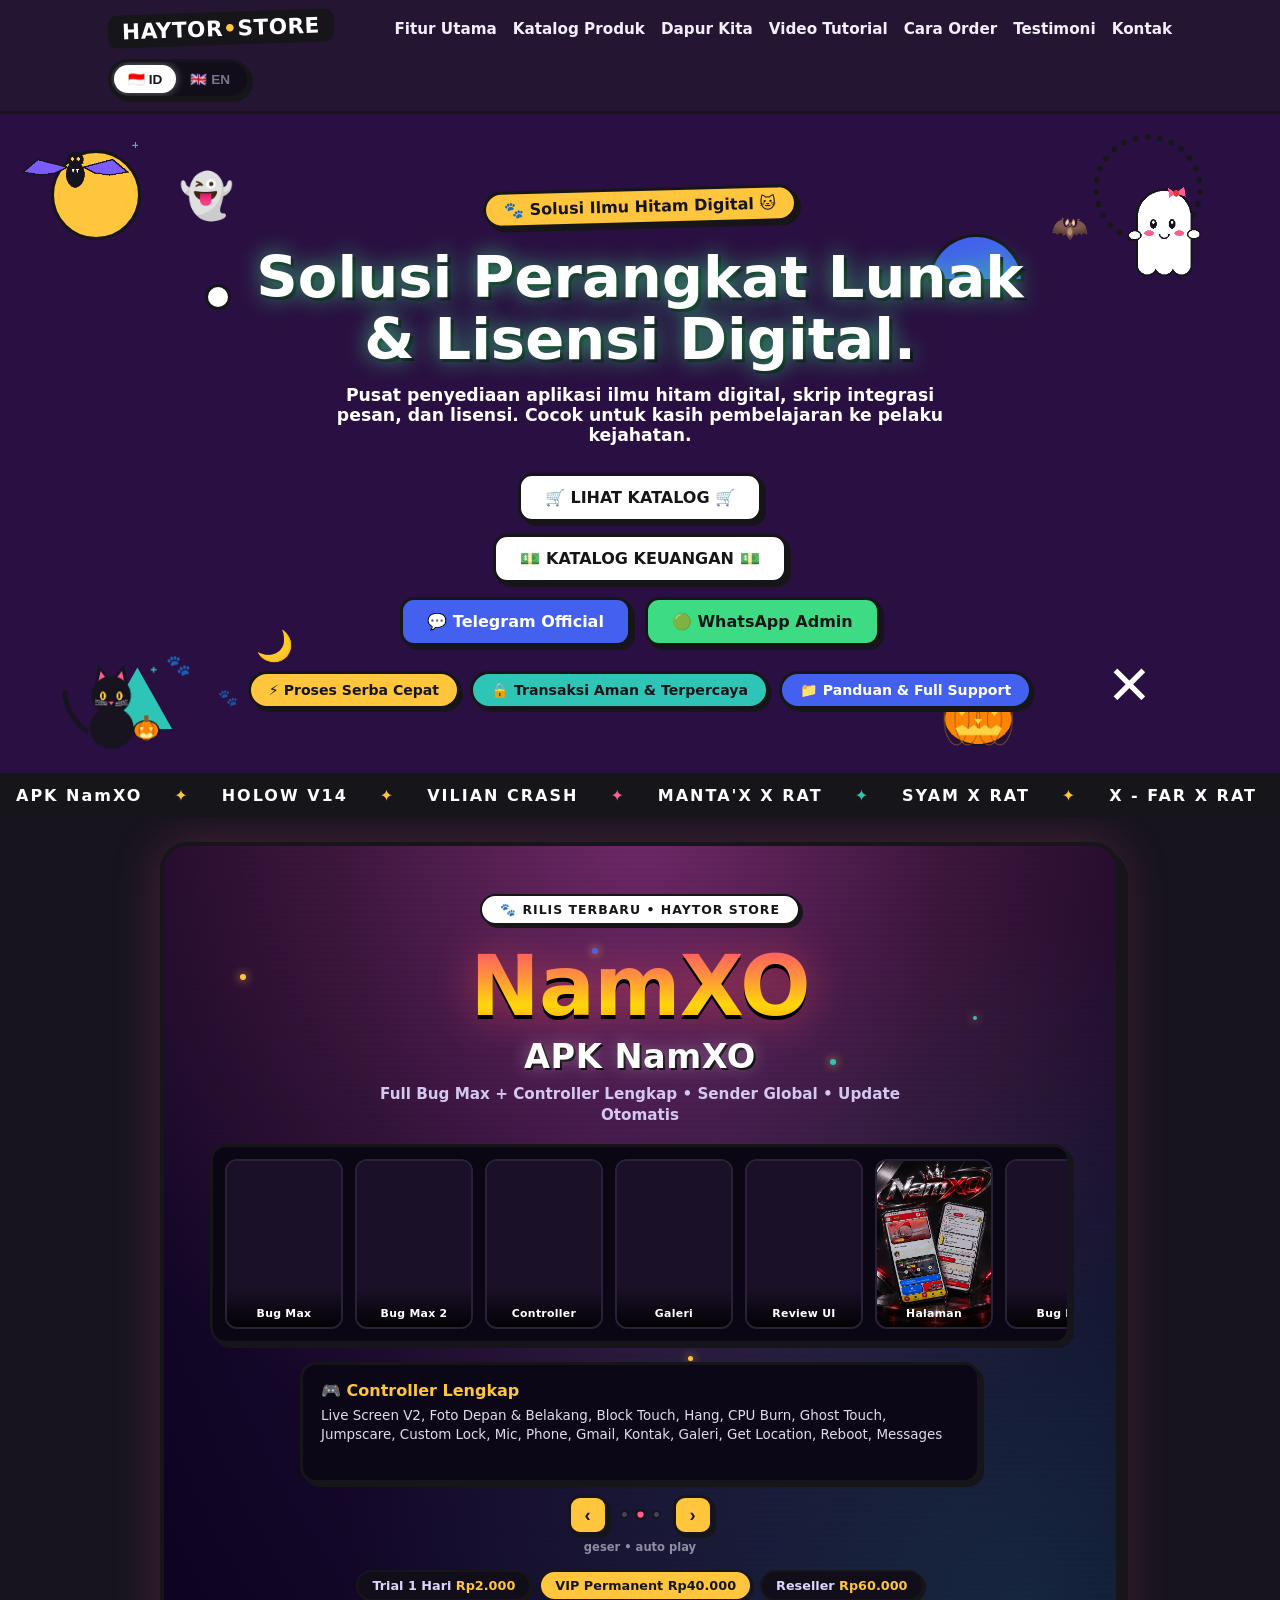
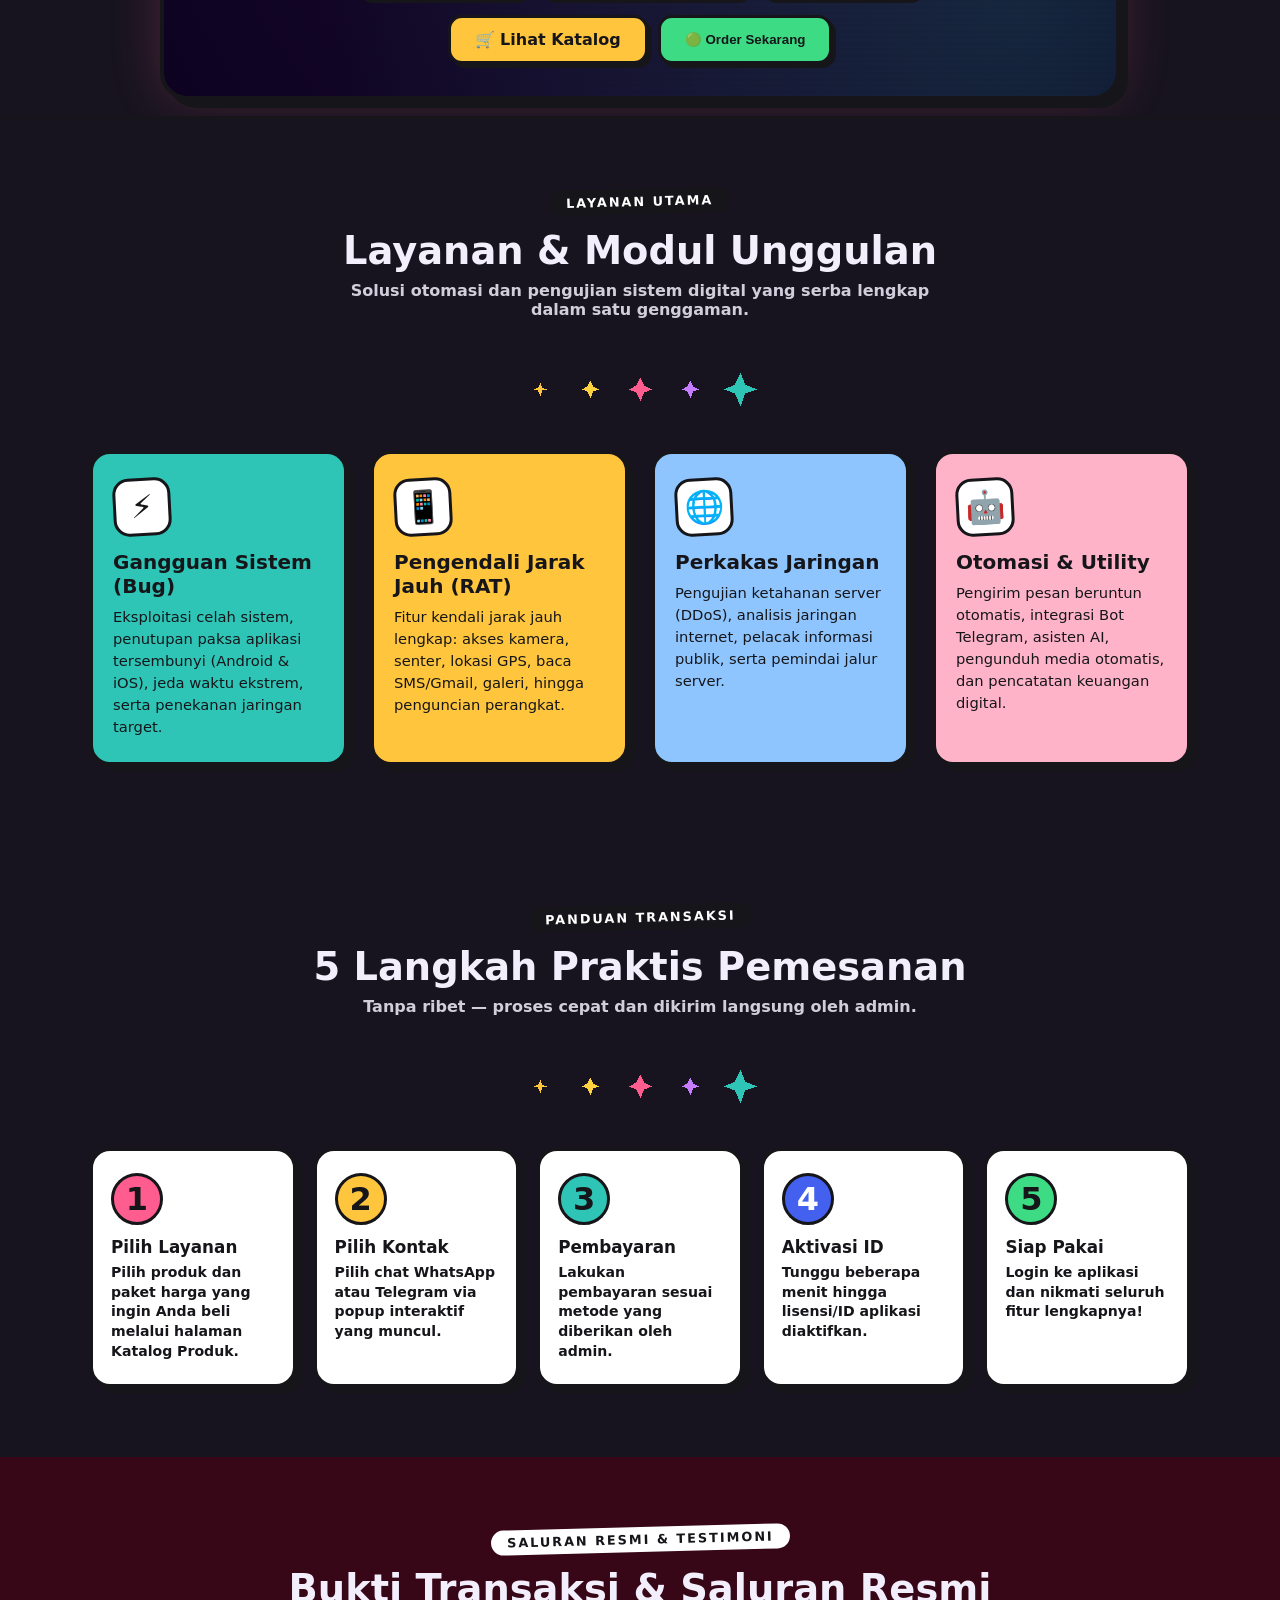
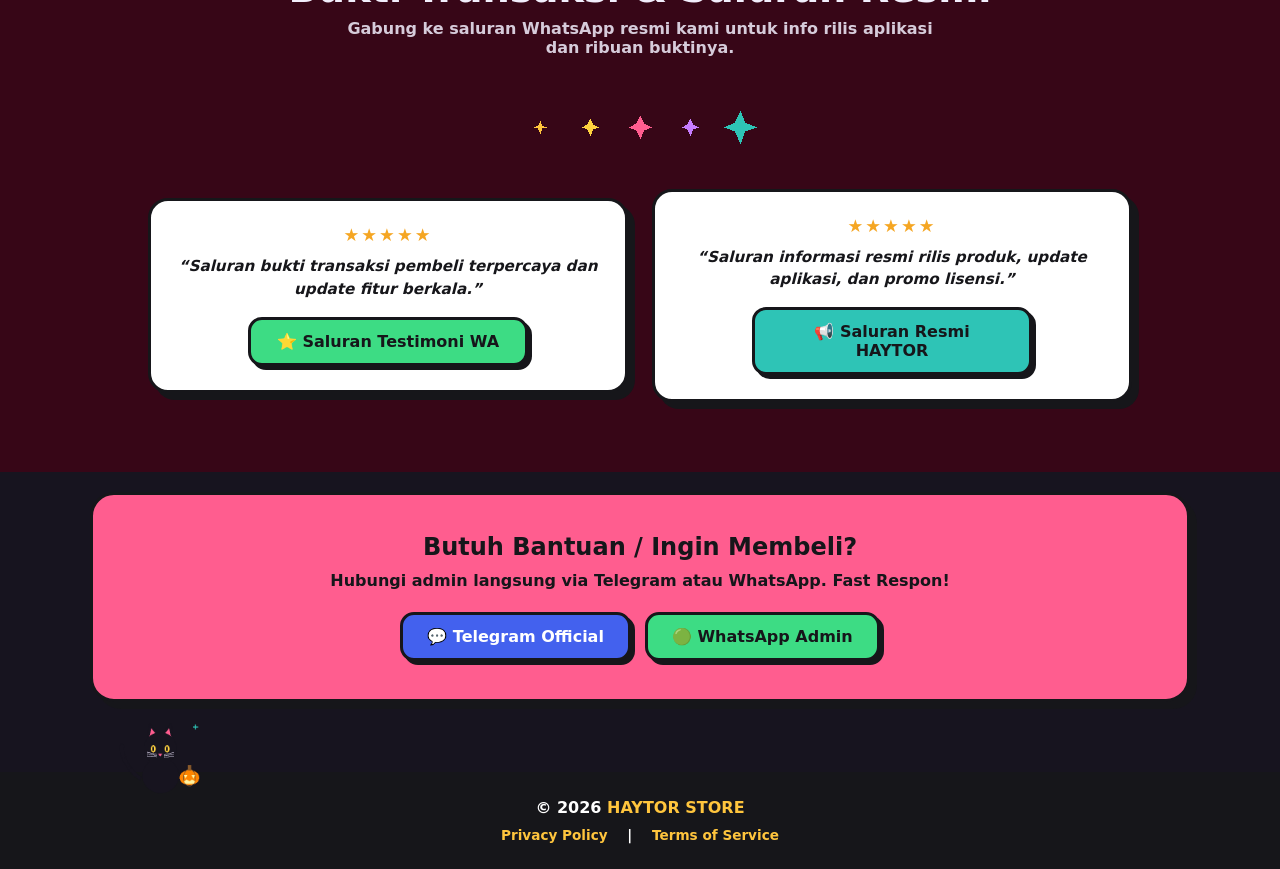
==== commit 6c2fa73b: "Add files via upload" ====
--- a/index.html
+++ b/index.html
@@ -106,8 +106,8 @@
     <div class="namxo-content">
       <div class="namxo-badge" data-i18n="namxo_badge">🐾 RILIS TERBARU • HAYTOR STORE</div>
       <div class="namxo-logo-wrap">
-        <div class="namxo-logo-fallback" style="display:block">NamXO</div>
-        <img src="assets/logo-namxo.png" alt="NamXO" class="namxo-logo-img" style="display:none" onload="this.style.display='block';this.previousElementSibling.style.display='none'" onerror="this.style.display='none'">
+        <div class="namxo-logo-fallback">NamXO</div>
+        <img src="assets/logo-namxo.png" alt="NamXO" class="namxo-logo-img" style="display:none" onload="this.style.display='block';var f=this.parentElement.querySelector('.namxo-logo-fallback');if(f)f.style.display='none';" onerror="this.style.display='none'">
       </div>
       <h2 class="namxo-title" data-i18n="namxo_title">APK NamXO</h2>
       <p class="namxo-sub" data-i18n="namxo_sub">Full Bug Max + Controller Lengkap • Sender Global • Update Otomatis</p>
--- a/css/style.css
+++ b/css/style.css
@@ -262,7 +262,7 @@
   margin: 0 auto;
   max-width: 960px;
   overflow: hidden;
-  padding: 36px 18px 32px;
+  padding: 48px 18px 32px;
   text-align: center;
 }
 
@@ -383,20 +383,20 @@
     filter: drop-shadow(0 4px 0 #000) drop-shadow(0 0 16px rgba(255,80,80,0.4));
   }
   40% {
-    transform: translateY(-6px) scale(1.03);
-    filter: drop-shadow(0 8px 0 #000) drop-shadow(0 0 28px rgba(255,197,61,0.65));
+    transform: translateY(-4px) scale(1.025);
+    filter: drop-shadow(0 6px 0 #000) drop-shadow(0 0 26px rgba(255,197,61,0.65));
   }
   60% {
-    transform: translateY(-2px) scale(1.01);
-    filter: drop-shadow(0 5px 0 #000) drop-shadow(0 0 22px rgba(255,93,143,0.55));
+    transform: translateY(-1px) scale(1.01);
+    filter: drop-shadow(0 5px 0 #000) drop-shadow(0 0 20px rgba(255,93,143,0.55));
   }
 }
 /* hide img if broken, show text */
-.namxo-logo-img[style*="display: none"] + .namxo-logo-fallback { display: block; }
-.namxo-logo-fallback { display: none; }
-.namxo-logo-wrap:not(:has(img[src])) .namxo-logo-fallback,
-.namxo-logo-wrap img:not([src]),
-.namxo-logo-wrap img[src=""] { display: none; }
+.namxo-logo-fallback { display: block; }
+.namxo-logo-wrap img.namxo-logo-img[style*="display: block"] + .namxo-logo-fallback,
+.namxo-logo-wrap:has(img.namxo-logo-img[style*="display: block"]) .namxo-logo-fallback {
+  display: none;
+}
 
 /* Title under logo */
 .namxo-title {
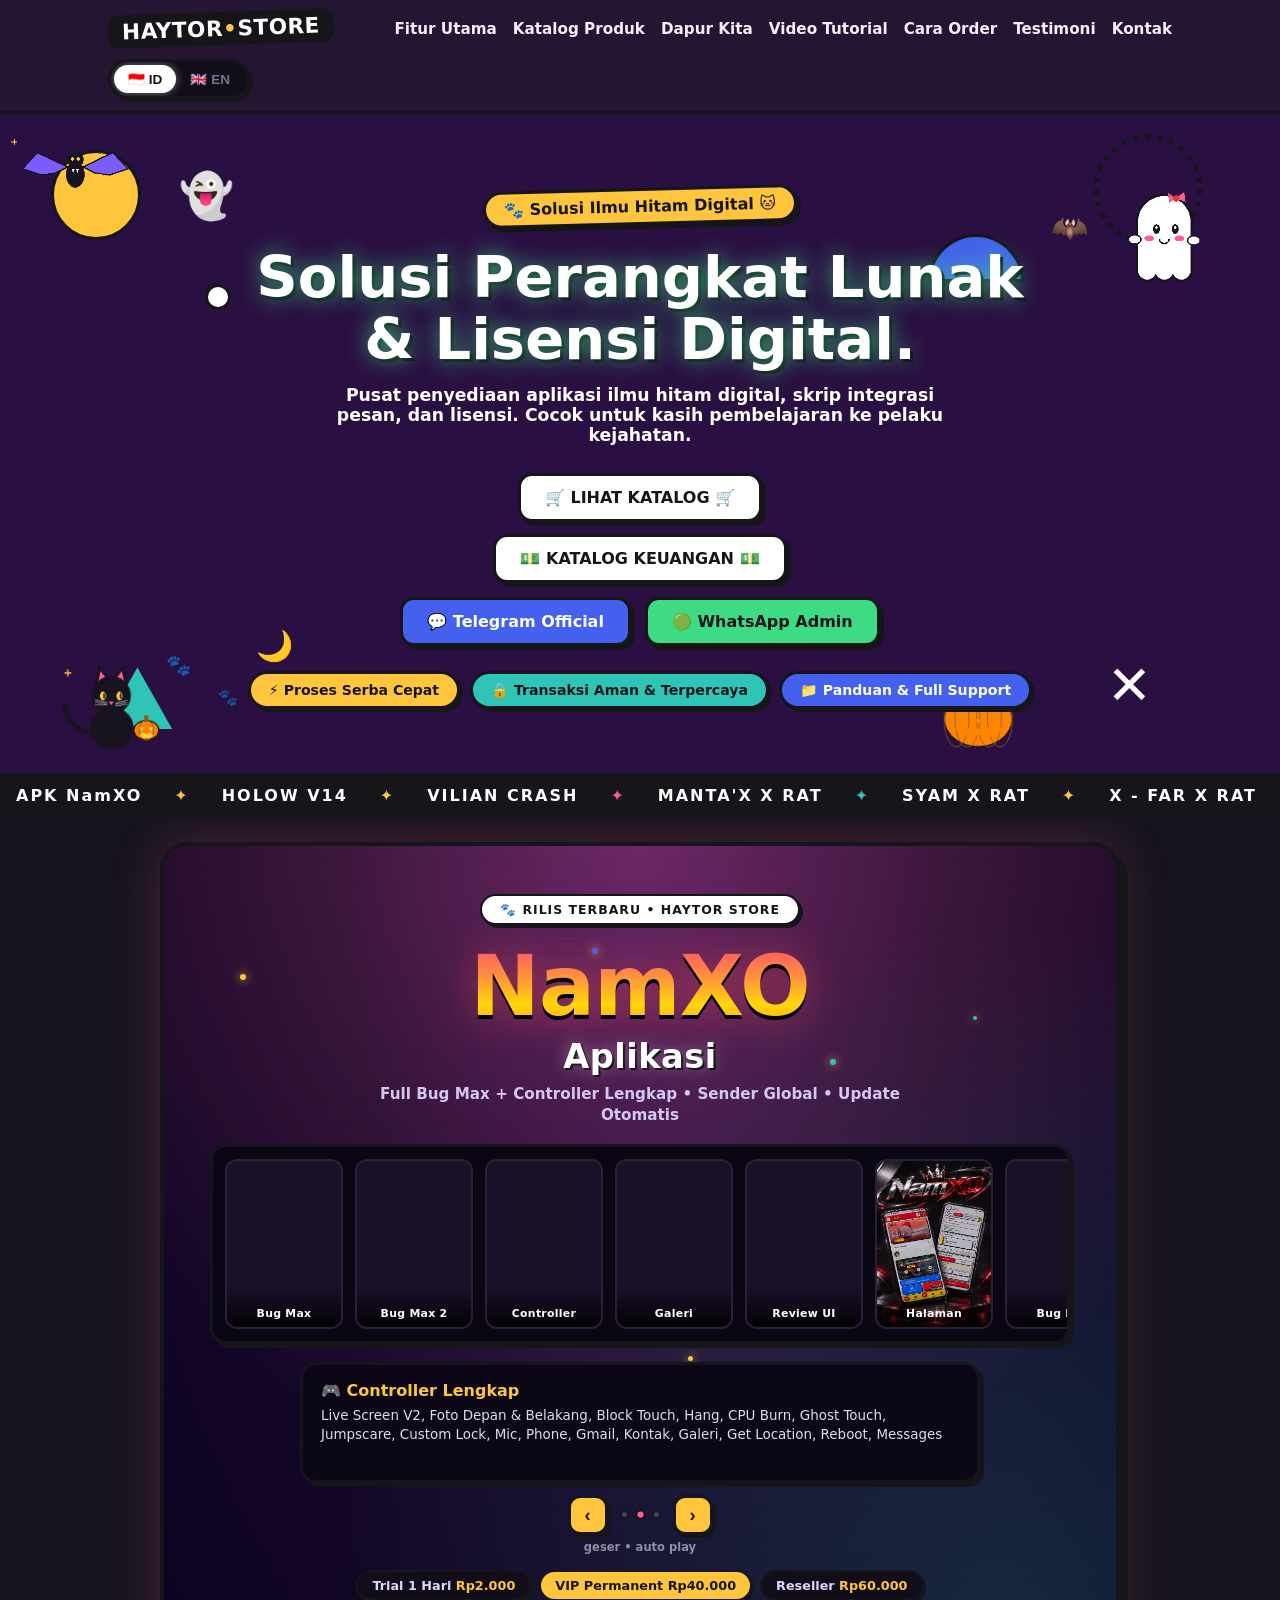
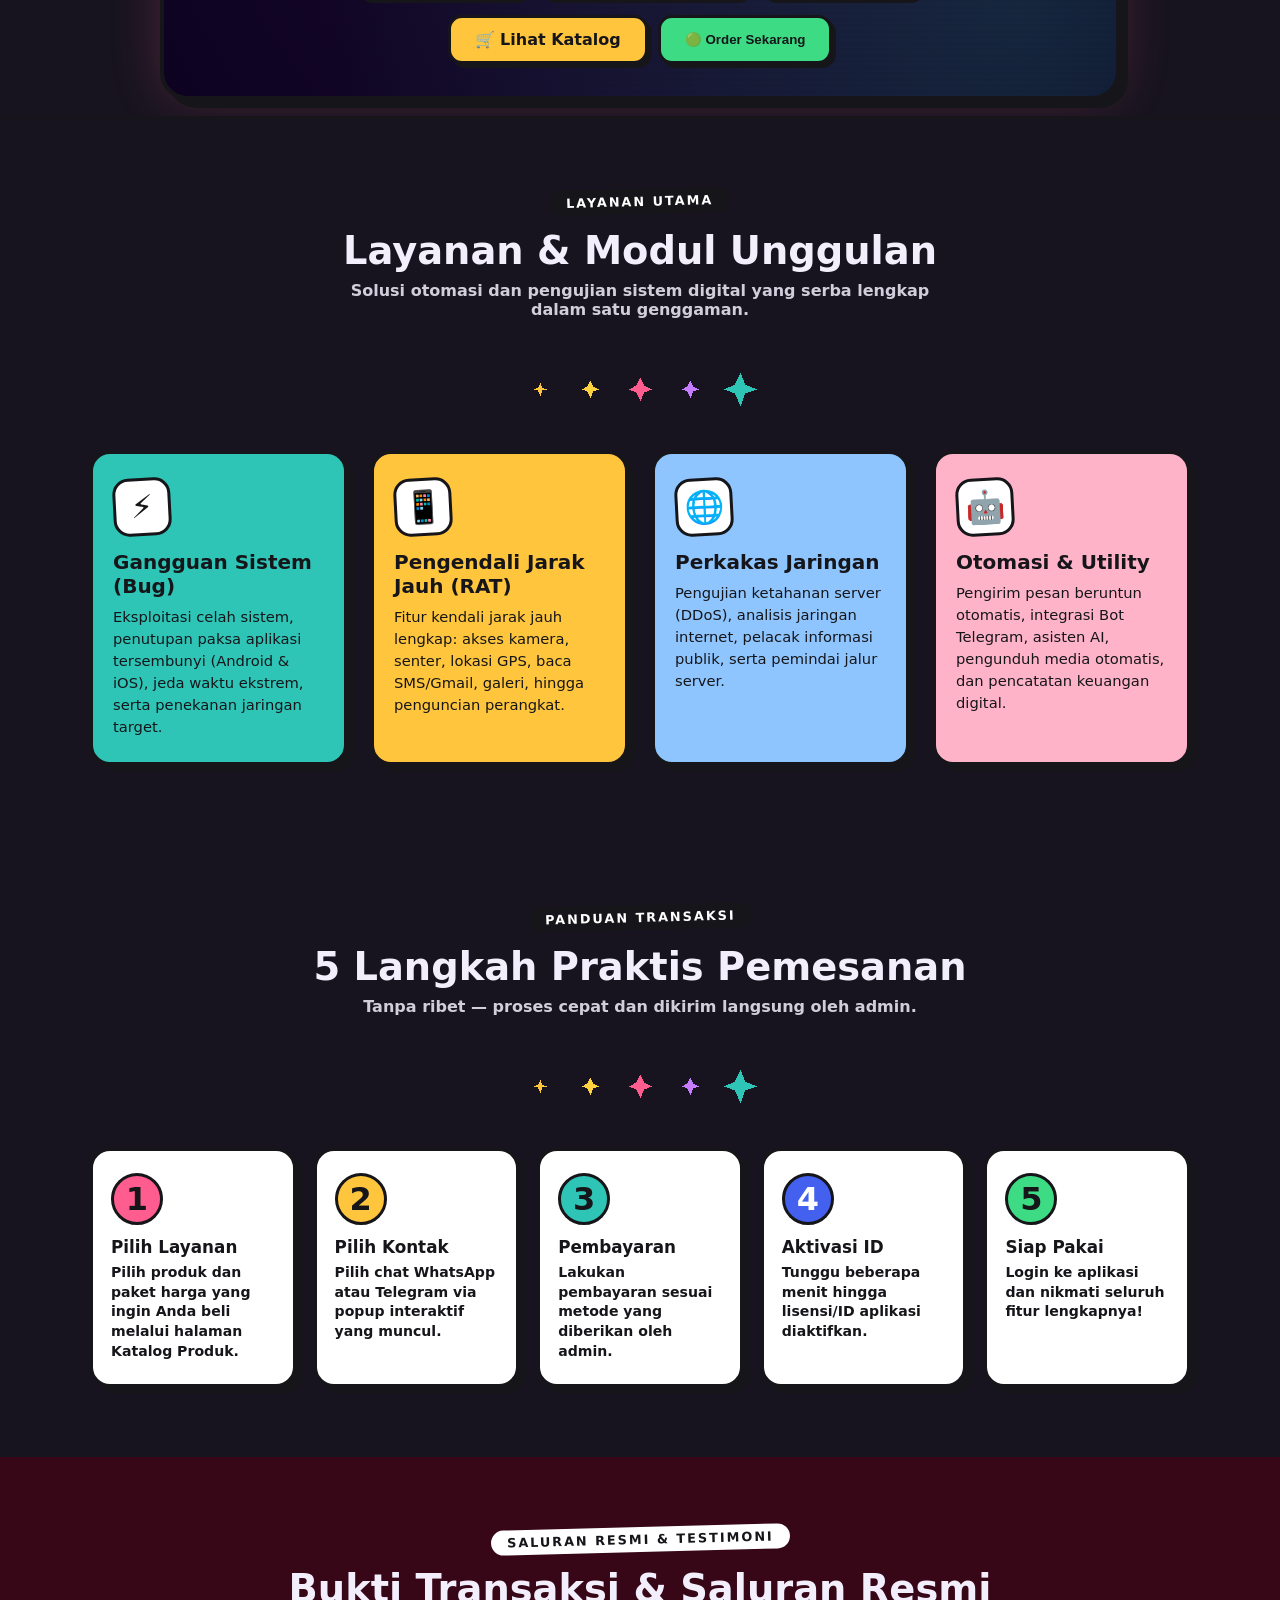
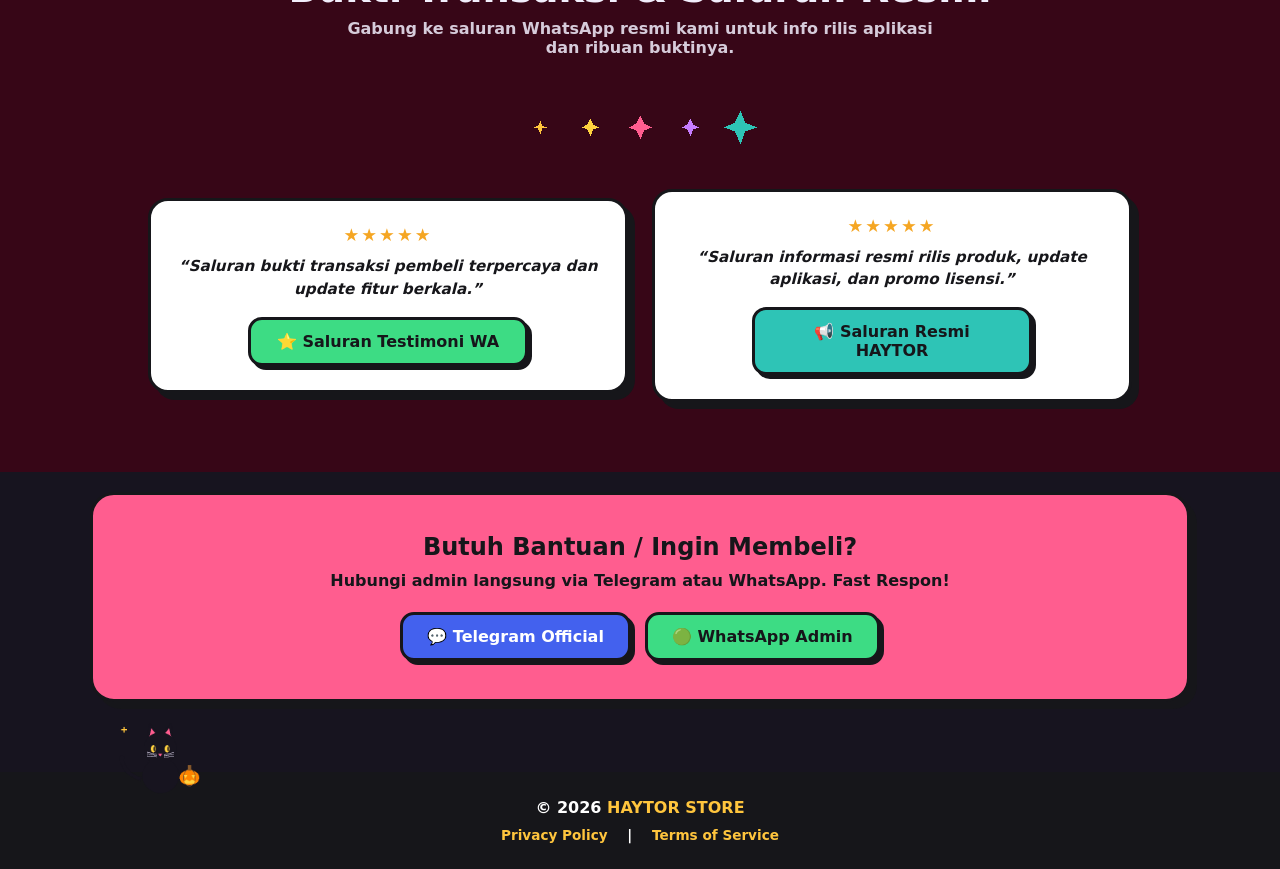
==== commit 8970d344: "Update index.html" ====
--- a/index.html
+++ b/index.html
@@ -109,7 +109,7 @@
         <div class="namxo-logo-fallback">NamXO</div>
         <img src="assets/logo-namxo.png" alt="NamXO" class="namxo-logo-img" style="display:none" onload="this.style.display='block';var f=this.parentElement.querySelector('.namxo-logo-fallback');if(f)f.style.display='none';" onerror="this.style.display='none'">
       </div>
-      <h2 class="namxo-title" data-i18n="namxo_title">APK NamXO</h2>
+      <h2 class="namxo-title" data-i18n="namxo_title">Aplikasi</h2>
       <p class="namxo-sub" data-i18n="namxo_sub">Full Bug Max + Controller Lengkap • Sender Global • Update Otomatis</p>
 
       <!-- MEDIA SHOWCASE — user taruh file di assets/hasil/ -->
--- a/css/style.css
+++ b/css/style.css
@@ -364,6 +364,7 @@
   animation: logoBounce 2.4s ease-in-out infinite;
 }
 .namxo-logo-fallback {
+  display: block !important;
   font-size: clamp(3.2rem, 14vw, 5.2rem);
   font-weight: 900;
   letter-spacing: -1px;
@@ -391,11 +392,12 @@
     filter: drop-shadow(0 5px 0 #000) drop-shadow(0 0 20px rgba(255,93,143,0.55));
   }
 }
-/* hide img if broken, show text */
-.namxo-logo-fallback { display: block; }
-.namxo-logo-wrap img.namxo-logo-img[style*="display: block"] + .namxo-logo-fallback,
+/* logo fallback always visible unless real PNG shown */
+.namxo-logo-fallback {
+  display: block !important;
+}
 .namxo-logo-wrap:has(img.namxo-logo-img[style*="display: block"]) .namxo-logo-fallback {
-  display: none;
+  display: none !important;
 }
 
 /* Title under logo */
@@ -432,6 +434,7 @@
   border: 3px solid var(--ink);
   background: #0a0614;
   box-shadow: 4px 4px 0 var(--ink);
+  min-height: 180px;
 }
 .namxo-media-track {
   display: flex;
@@ -608,6 +611,7 @@
     border-radius: 22px;
   }
   .namxo-logo-fallback {
+  display: block !important;
     font-size: clamp(2.8rem, 16vw, 3.8rem);
   }
   .namxo-media-card {
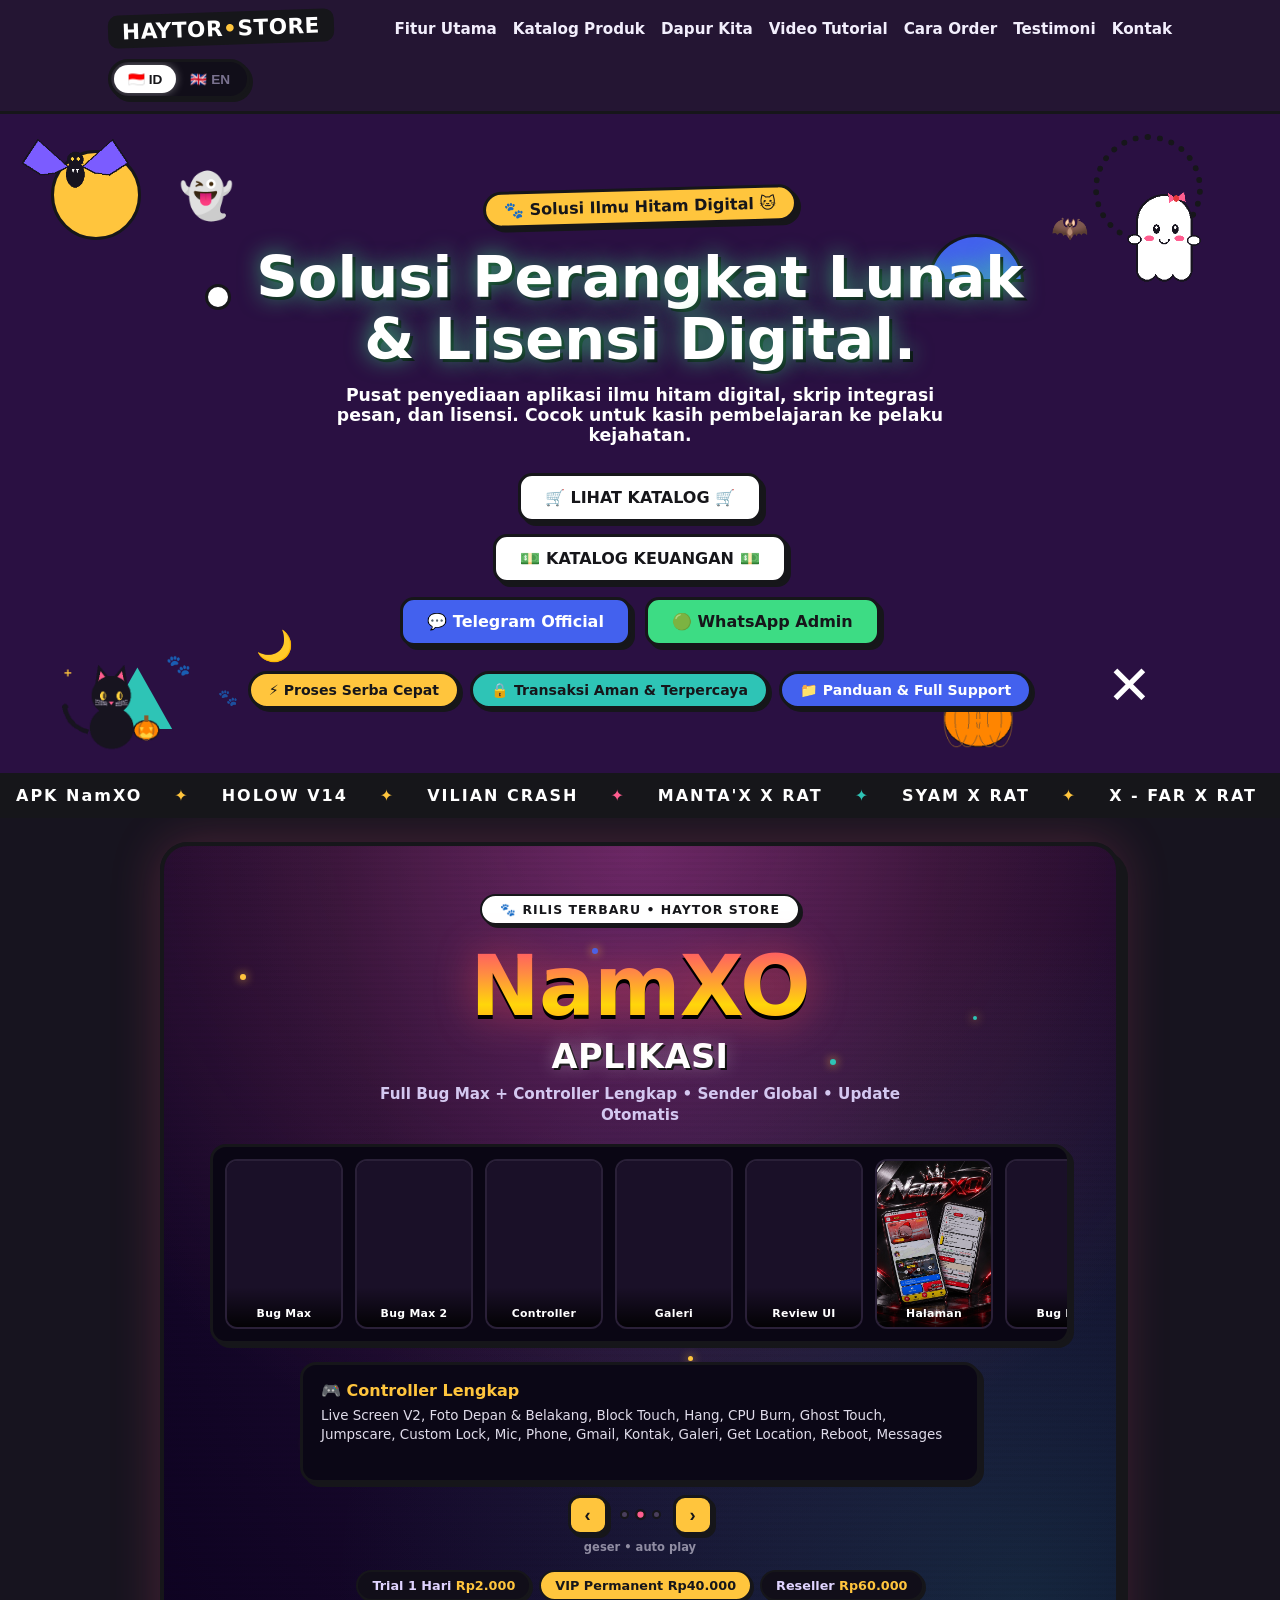
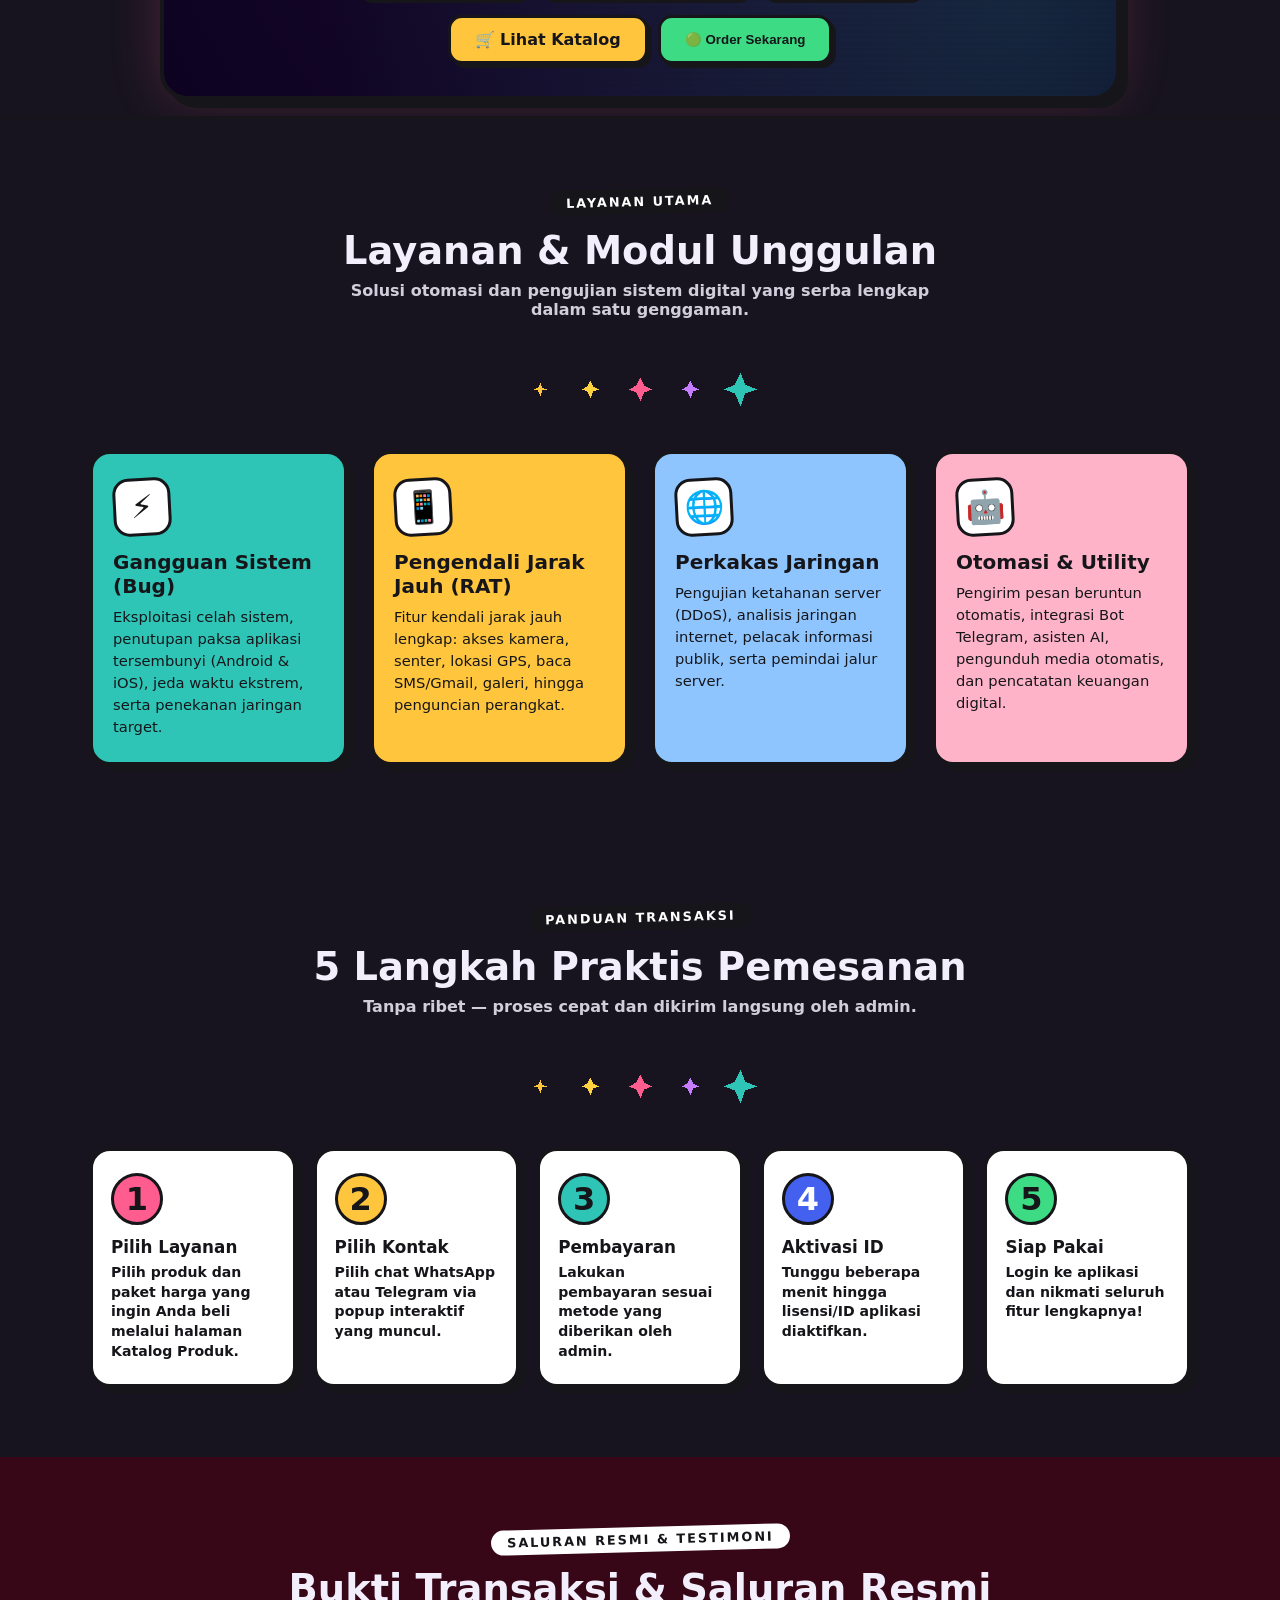
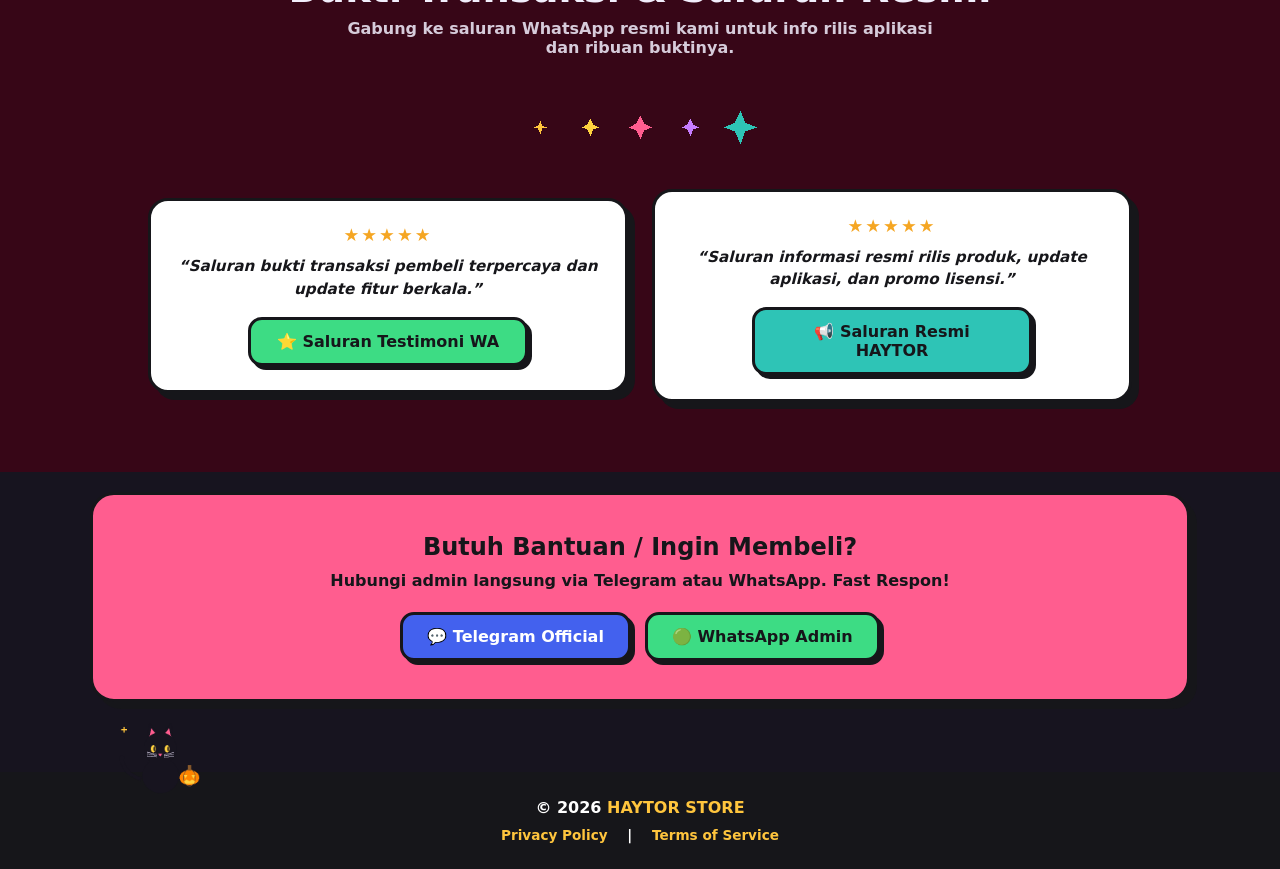
==== commit 142886da: "Update index.html" ====
--- a/index.html
+++ b/index.html
@@ -109,7 +109,7 @@
         <div class="namxo-logo-fallback">NamXO</div>
         <img src="assets/logo-namxo.png" alt="NamXO" class="namxo-logo-img" style="display:none" onload="this.style.display='block';var f=this.parentElement.querySelector('.namxo-logo-fallback');if(f)f.style.display='none';" onerror="this.style.display='none'">
       </div>
-      <h2 class="namxo-title" data-i18n="namxo_title">Aplikasi</h2>
+      <h2 class="namxo-title" data-i18n="namxo_title">APLIKASI</h2>
       <p class="namxo-sub" data-i18n="namxo_sub">Full Bug Max + Controller Lengkap • Sender Global • Update Otomatis</p>
 
       <!-- MEDIA SHOWCASE — user taruh file di assets/hasil/ -->
